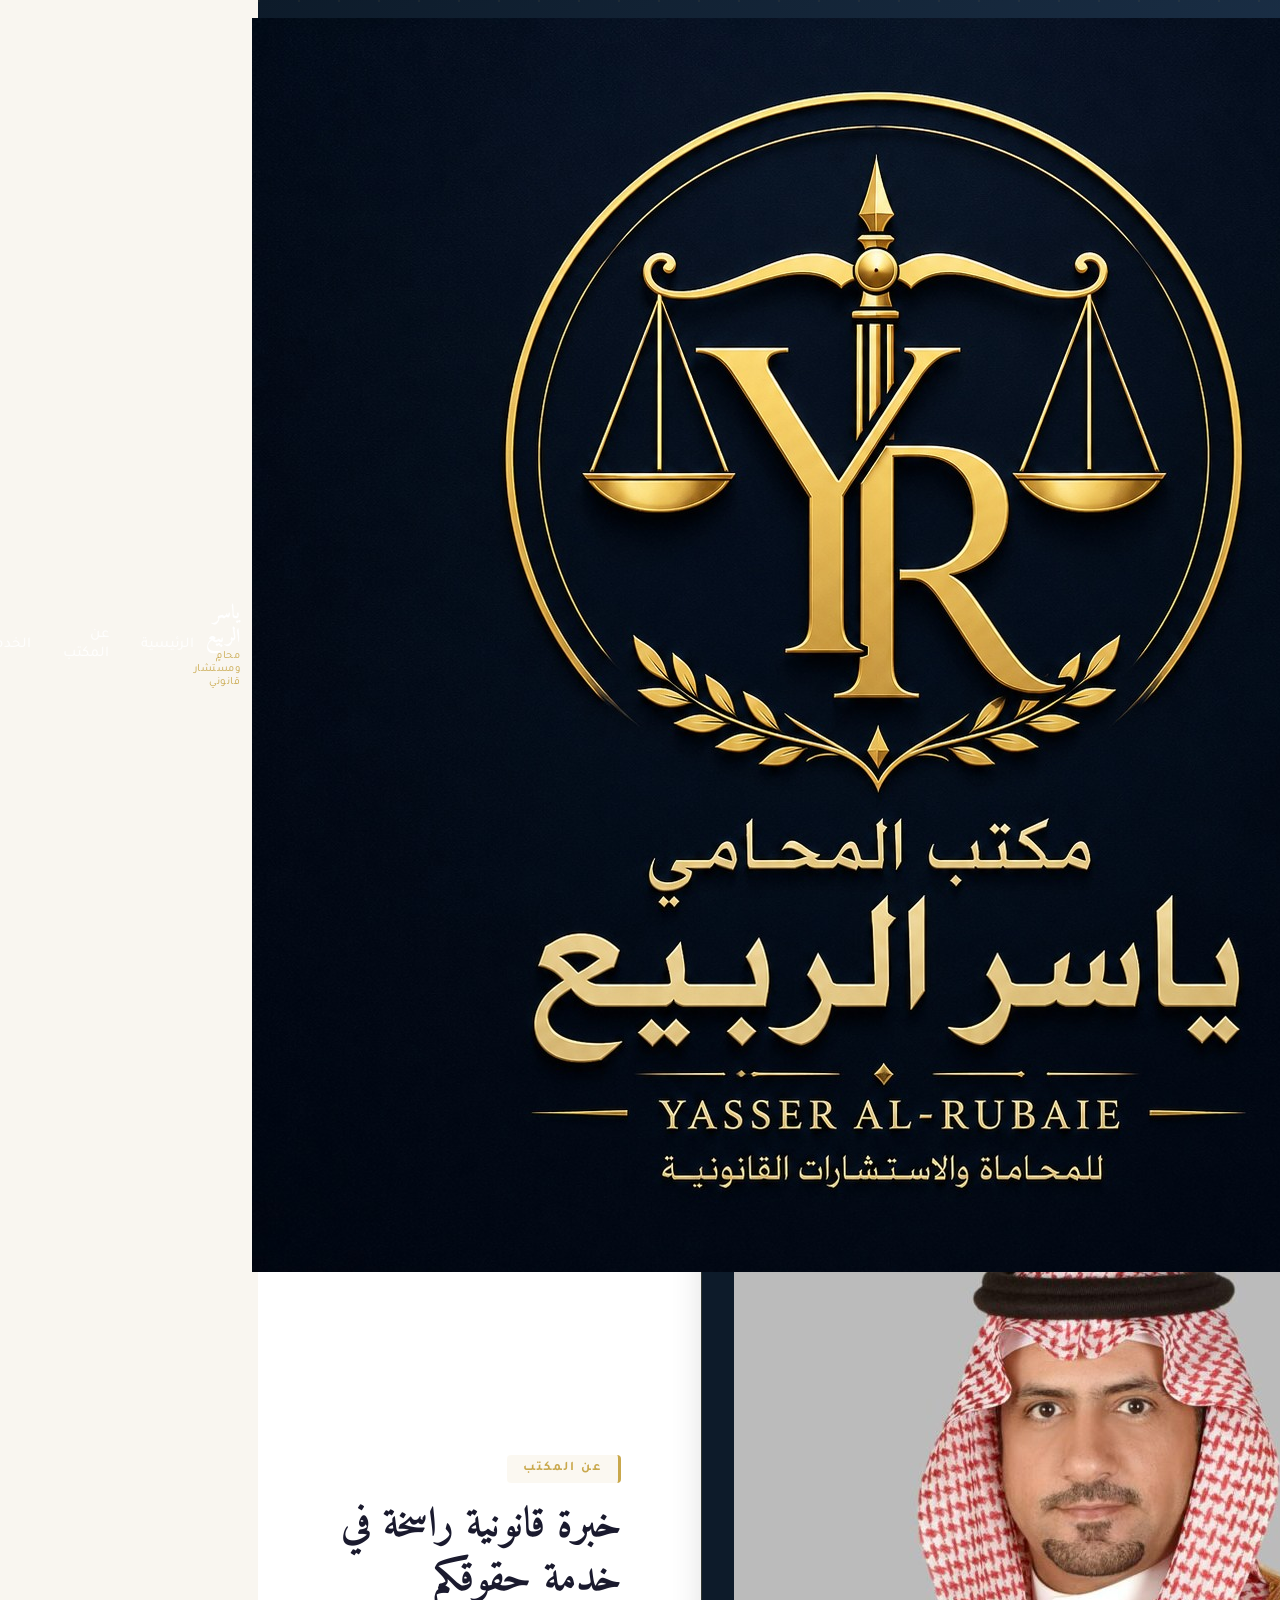
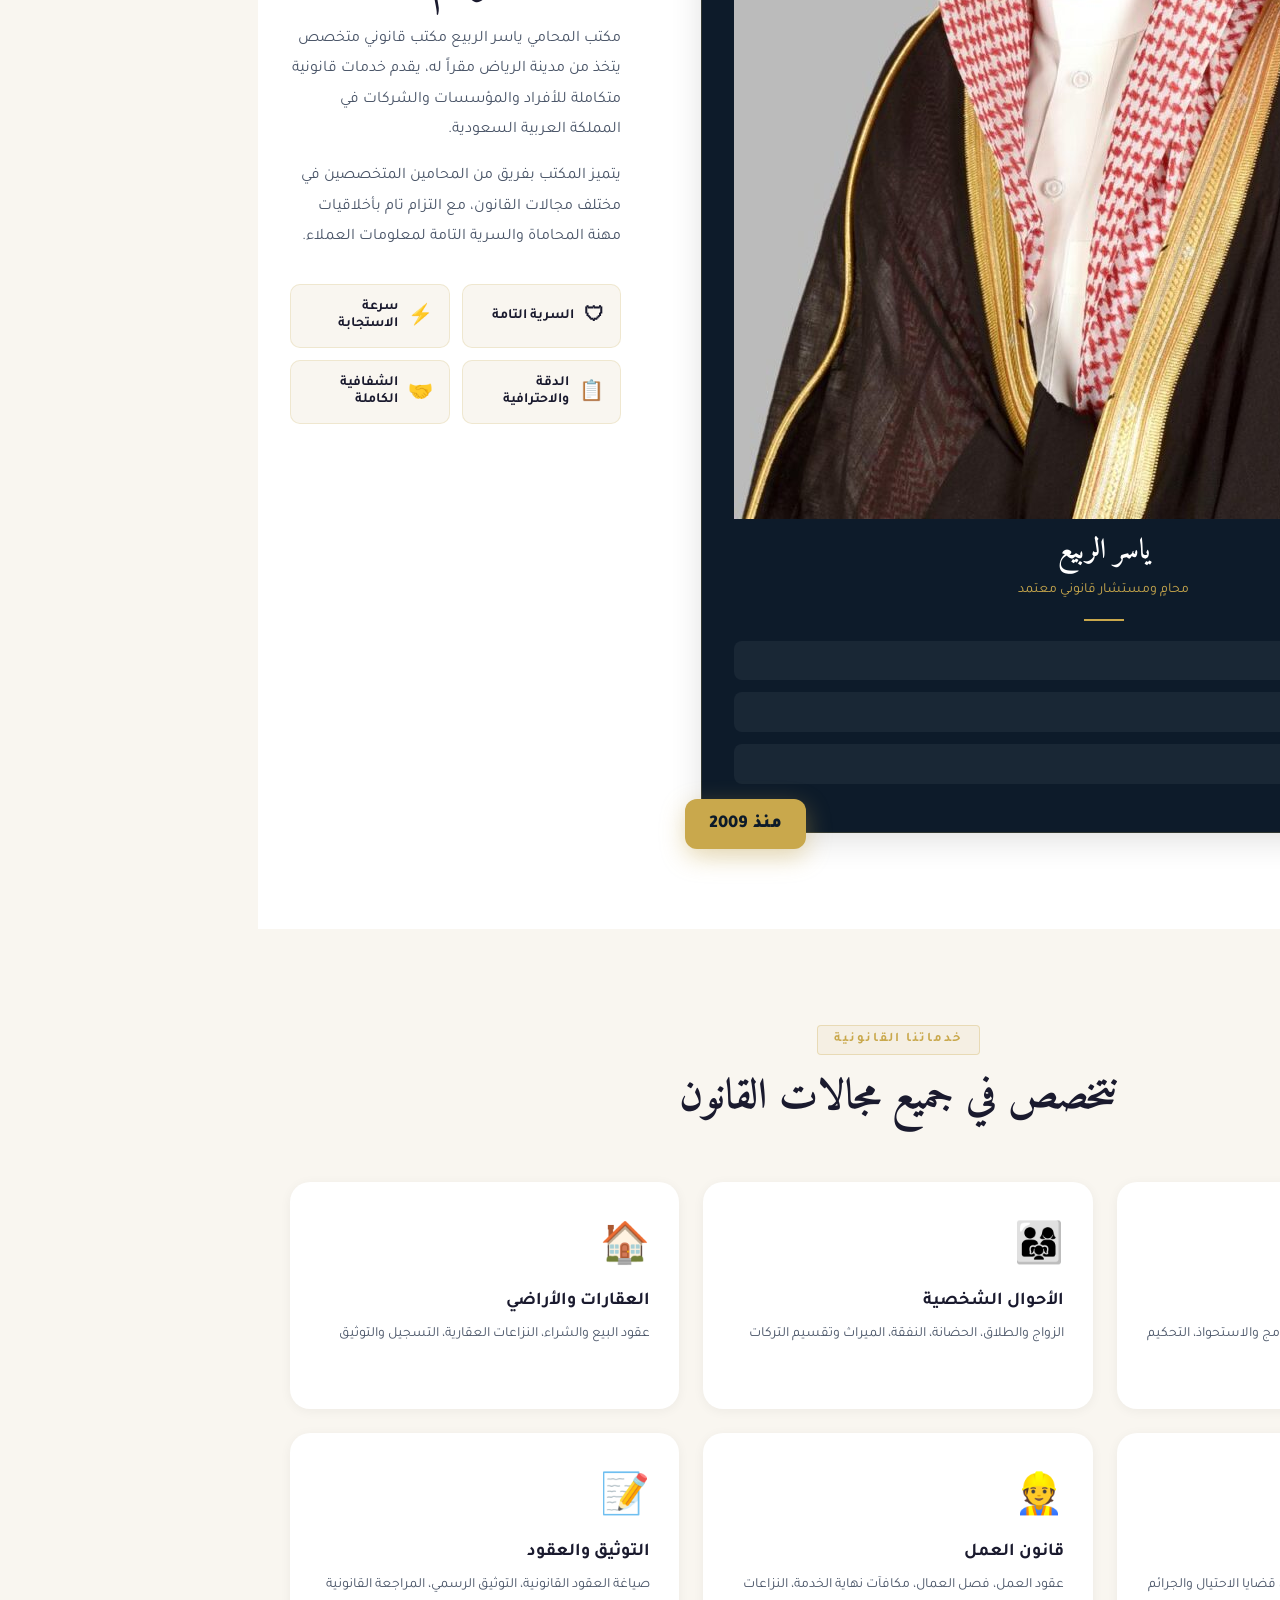
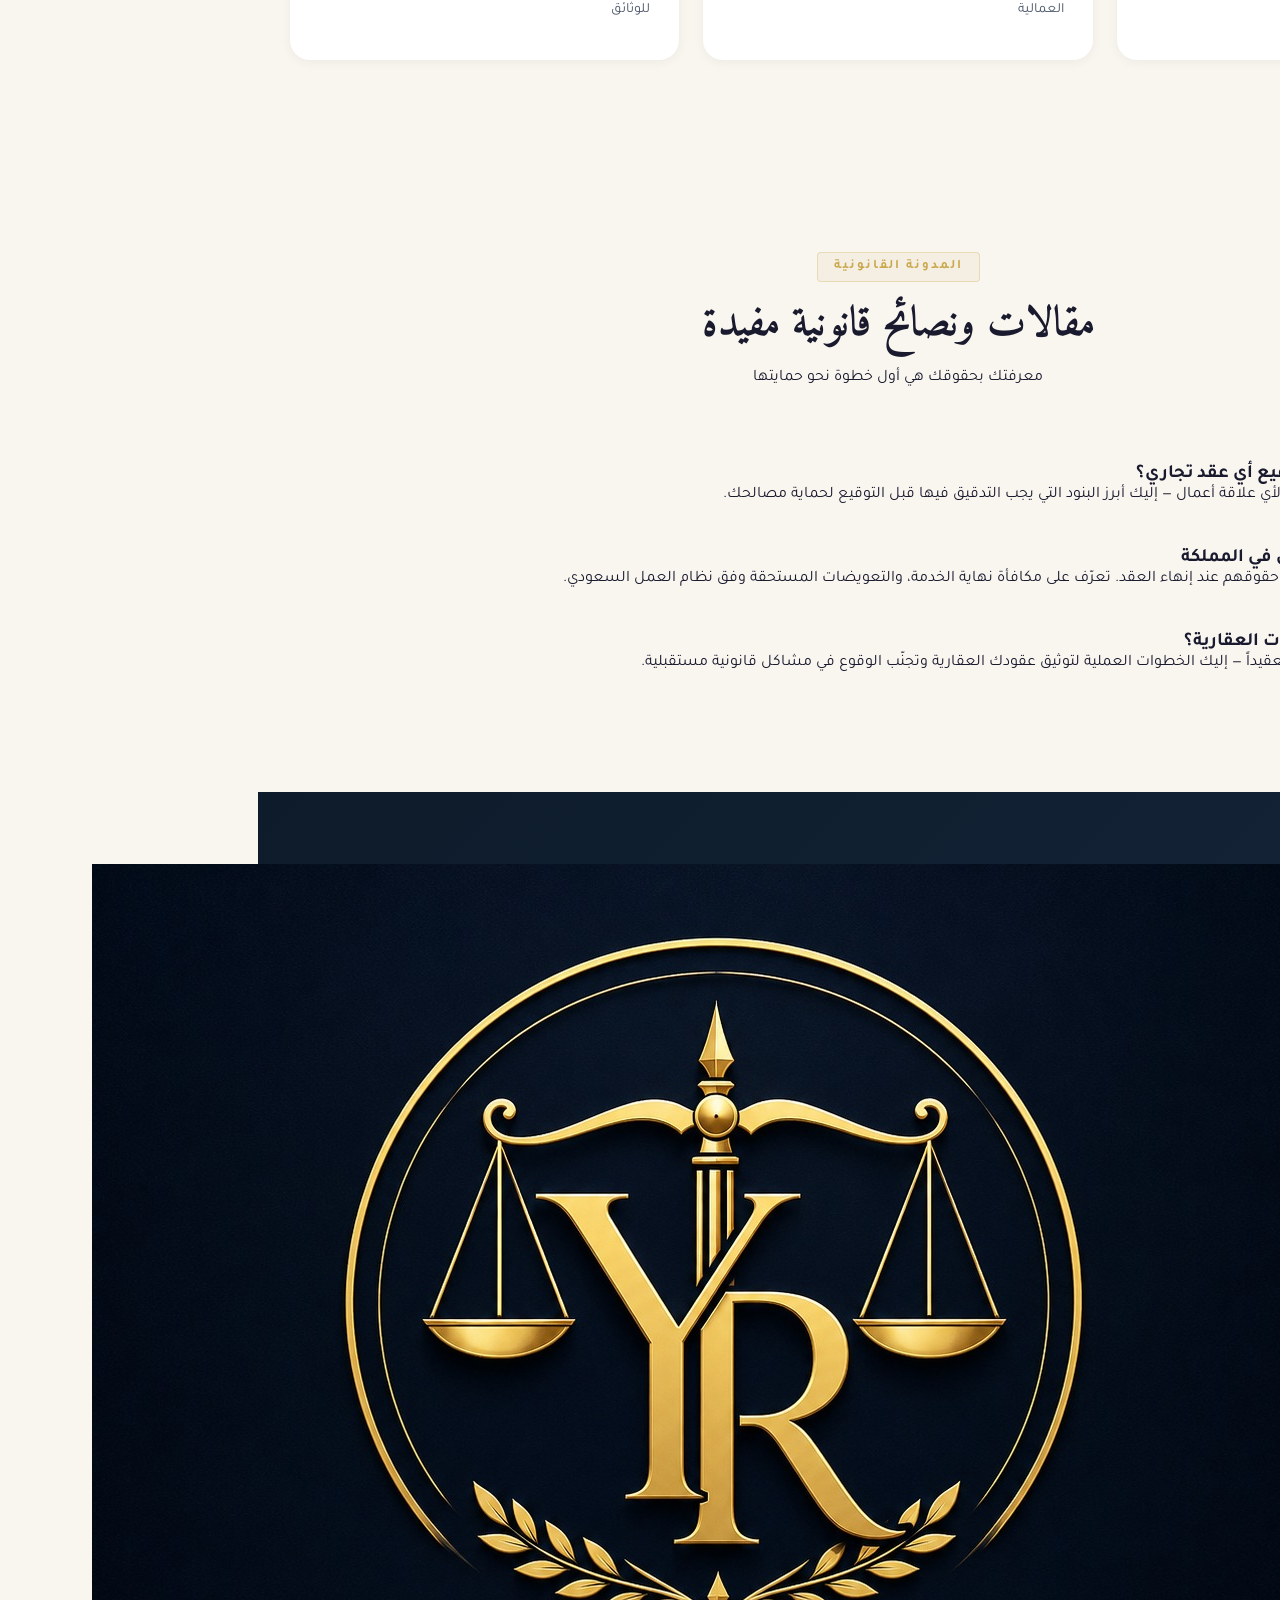
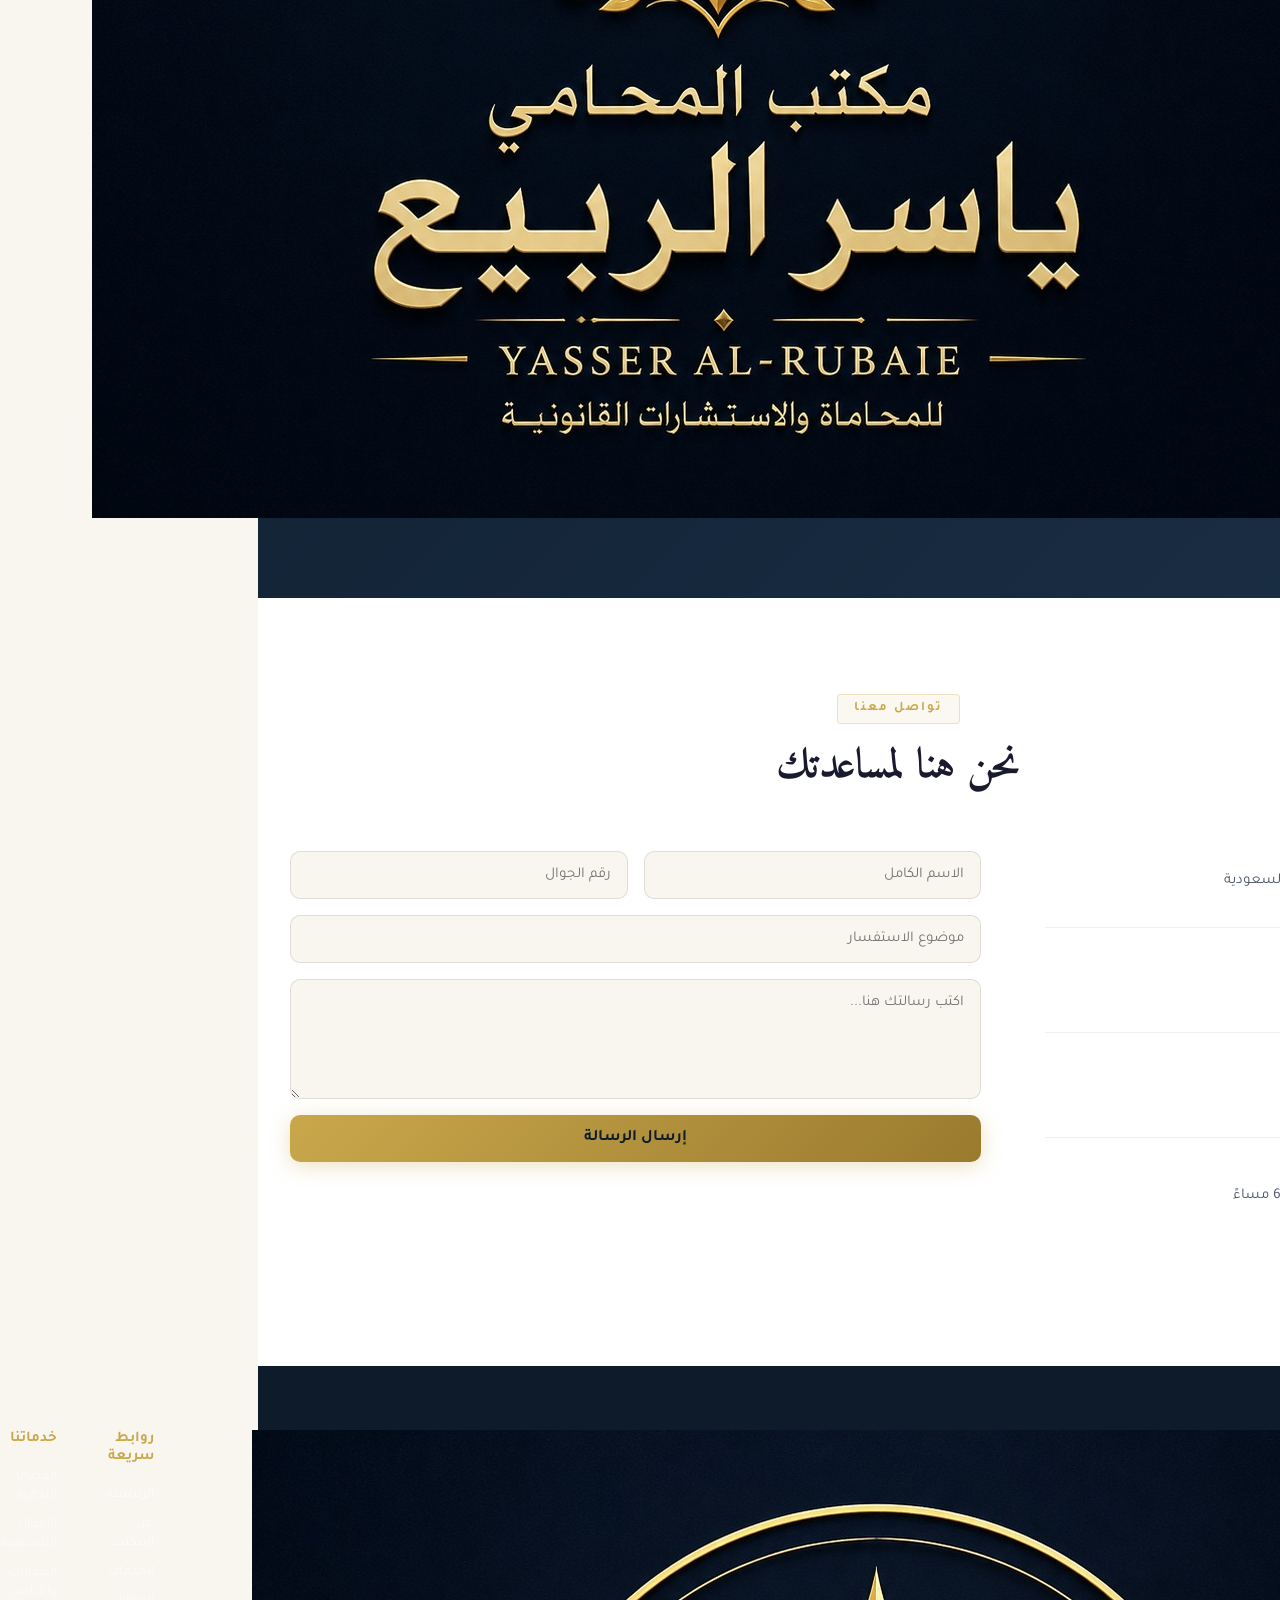
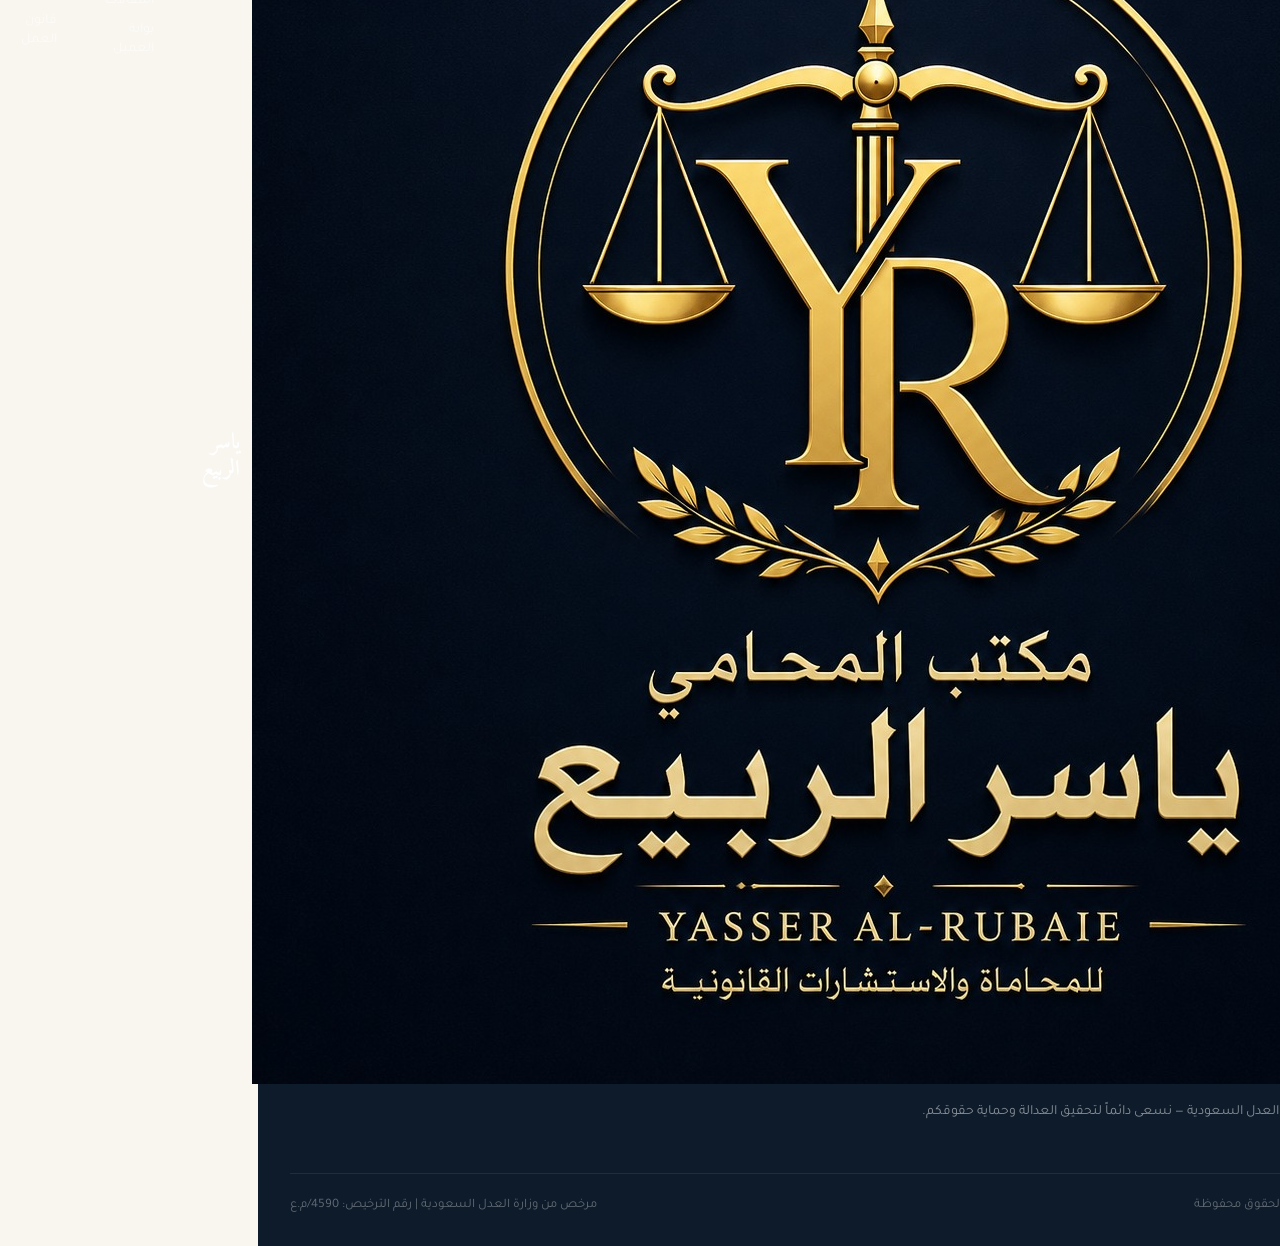
==== index.html @ 018f2d36 "Add files via upload" ====
<!DOCTYPE html>
<html lang="ar" dir="rtl">
<head>
  <meta charset="UTF-8" />
  <meta name="viewport" content="width=device-width, initial-scale=1.0" />
  
  <!-- SEO Meta Tags -->
  <title>مكتب المحامي ياسر الربيع | محامٍ ومستشار قانوني في الرياض</title>
  <meta name="description" content="مكتب المحامي ياسر الربيع — خبرة قانونية تتجاوز 15 عاماً في الرياض. متخصصون في القضايا التجارية، الجنائية، الأحوال الشخصية، العقارات، وقانون العمل. استشارة مجانية."/>
  <meta name="keywords" content="محامي الرياض, مكتب محاماة الرياض, محامي سعودي, قضايا تجارية, محامي الأحوال الشخصية, قانوني الرياض, ياسر الربيع, مستشار قانوني السعودية"/>
  <meta name="author" content="مكتب المحامي ياسر الربيع"/>
  <meta name="robots" content="index, follow"/>
  <link rel="canonical" href="https://alrabie-law.com/"/>
  
  <!-- Open Graph / WhatsApp / Social -->
  <meta property="og:type" content="website"/>
  <meta property="og:url" content="https://alrabie-law.com/"/>
  <meta property="og:title" content="مكتب المحامي ياسر الربيع | الرياض"/>
  <meta property="og:description" content="خبرة قانونية متميزة في خدمة العدالة — نؤمن أن لكل حق أصحابه ولكل قضية حلها"/>
  <meta property="og:locale" content="ar_SA"/>
  <meta name="twitter:card" content="summary_large_image"/>
  
  <!-- Schema.org Structured Data -->
  <script type="application/ld+json">
  {
    "@context": "https://schema.org",
    "@type": "LegalService",
    "name": "مكتب المحامي ياسر الربيع",
    "description": "مكتب قانوني متخصص في الرياض، المملكة العربية السعودية",
    "url": "https://alrabie-law.com",
    "telephone": "+966",
    "address": {
      "@type": "PostalAddress",
      "addressLocality": "الرياض",
      "addressCountry": "SA"
    },
    "openingHours": "Su-Th 08:00-18:00",
    "areaServed": "SA",
    "hasMap": "https://maps.google.com"
  }
  </script>

  <link rel="icon" href="data:image/svg+xml,<svg xmlns='http://www.w3.org/2000/svg' viewBox='0 0 100 100'><text y='.9em' font-size='90'>⚖️</text></svg>"/>
  <link href="https://fonts.googleapis.com/css2?family=Tajawal:wght@300;400;500;700;900&family=Amiri:wght@400;700&display=swap" rel="stylesheet"/>
  <link rel="stylesheet" href="styles.css"/>
</head>
<body>

<!-- ===== NAVBAR ===== -->
<nav class="navbar" id="navbar">
  <div class="nav-container">
    <div class="nav-logo">
      <img class="logo-img" src="[data-uri]" alt="شعار مكتب ياسر الربيع"/>
      <div class="logo-text">
        <span class="logo-name">ياسر الربيع</span>
        <span class="logo-sub">محامٍ ومستشار قانوني</span>
      </div>
    </div>
    <ul class="nav-links" id="navLinks">
      <li><a href="#home">الرئيسية</a></li>
      <li><a href="#about">عن المكتب</a></li>
      <li><a href="#services">الخدمات</a></li>
      <li><a href="#articles">المقالات</a></li>
      <li><a href="#contact">تواصل معنا</a></li>
      <li><a href="client-login.html" class="nav-btn">بوابة العميل</a></li>
    </ul>
    <button class="menu-toggle" id="menuToggle">☰</button>
  </div>
</nav>

<!-- ===== HERO ===== -->
<section class="hero" id="home">
  <div class="hero-overlay"></div>
  <div class="hero-bg-pattern"></div>
  <div class="hero-content">
    <div class="hero-badge">
      <span class="badge-icon">🏛</span>
      مرخص من وزارة العدل السعودية
    </div>
    <h1 class="hero-title">
      <span class="title-line">مكتب المحامي</span>
      <span class="title-name">ياسر الربيع</span>
    </h1>
    <p class="hero-desc">خبرة قانونية متميزة في خدمة العدالة — نؤمن أن لكل حق أصحابه ولكل قضية حلها</p>
    <div class="hero-actions">
      <a href="#contact" class="btn-primary">استشارة مجانية</a>
      <a href="client-login.html" class="btn-secondary">متابعة قضيتك</a>
    </div>
    <div class="hero-stats">
      <div class="stat">
        <span class="stat-num">+500</span>
        <span class="stat-label">قضية ناجحة</span>
      </div>
      <div class="stat-divider"></div>
      <div class="stat">
        <span class="stat-num">+15</span>
        <span class="stat-label">سنة خبرة</span>
      </div>
      <div class="stat-divider"></div>
      <div class="stat">
        <span class="stat-num">98%</span>
        <span class="stat-label">رضا العملاء</span>
      </div>
    </div>
  </div>
  <div class="hero-scroll">
    <div class="scroll-dot"></div>
  </div>
</section>

<!-- ===== LICENSE BANNER ===== -->
<div class="license-banner">
  <div class="license-inner">
    <span class="lic-icon">✦</span>
    <span>مرخص من وزارة العدل السعودية</span>
    <span class="lic-sep">|</span>
    <span>عضو هيئة المحامين السعوديين</span>
    <span class="lic-sep">|</span>
    <span>رقم الترخيص: 4590/م.ع</span>
    <span class="lic-sep">|</span>
    <span>الرياض — المملكة العربية السعودية</span>
  </div>
</div>

<!-- ===== ABOUT ===== -->
<section class="about-section" id="about">
  <div class="section-container">
    <div class="about-grid">
      <div class="about-visual">
        <div class="about-card-main glass-card">
          <div class="lawyer-photo-wrap">
            <img src="[data-uri]" alt="المحامي ياسر الربيع" class="lawyer-photo"/>
          </div>
          <h3>ياسر الربيع</h3>
          <p class="lawyer-title-tag">محامٍ ومستشار قانوني معتمد</p>
          <div class="about-divider"></div>
          <div class="cert-list">
            <div class="cert-item"><span>🏛</span> وزارة العدل السعودية</div>
            <div class="cert-item"><span>📜</span> هيئة المحامين السعوديين</div>
            <div class="cert-item"><span>🎓</span> ماجستير القانون التجاري</div>
          </div>
        </div>
        <div class="about-badge-float">منذ 2009</div>
      </div>
      <div class="about-text">
        <div class="section-label">عن المكتب</div>
        <h2 class="section-title">خبرة قانونية راسخة في خدمة حقوقكم</h2>
        <p class="about-para">مكتب المحامي ياسر الربيع مكتب قانوني متخصص يتخذ من مدينة الرياض مقراً له، يقدم خدمات قانونية متكاملة للأفراد والمؤسسات والشركات في المملكة العربية السعودية.</p>
        <p class="about-para">يتميز المكتب بفريق من المحامين المتخصصين في مختلف مجالات القانون، مع التزام تام بأخلاقيات مهنة المحاماة والسرية التامة لمعلومات العملاء.</p>
        <div class="values-grid">
          <div class="value-item glass-card-light">
            <span class="val-icon">🛡</span>
            <span>السرية التامة</span>
          </div>
          <div class="value-item glass-card-light">
            <span class="val-icon">⚡</span>
            <span>سرعة الاستجابة</span>
          </div>
          <div class="value-item glass-card-light">
            <span class="val-icon">📋</span>
            <span>الدقة والاحترافية</span>
          </div>
          <div class="value-item glass-card-light">
            <span class="val-icon">🤝</span>
            <span>الشفافية الكاملة</span>
          </div>
        </div>
      </div>
    </div>
  </div>
</section>

<!-- ===== SERVICES ===== -->
<section class="services-section" id="services">
  <div class="section-container">
    <div class="section-header center">
      <div class="section-label">خدماتنا القانونية</div>
      <h2 class="section-title">نتخصص في جميع مجالات القانون</h2>
    </div>
    <div class="services-grid">
      <div class="service-card glass-card-dark">
        <div class="svc-icon">🏢</div>
        <h3>القضايا التجارية</h3>
        <p>عقود الشركات، النزاعات التجارية، الدمج والاستحواذ، التحكيم التجاري</p>
      </div>
      <div class="service-card glass-card-dark">
        <div class="svc-icon">👨‍👩‍👧</div>
        <h3>الأحوال الشخصية</h3>
        <p>الزواج والطلاق، الحضانة، النفقة، الميراث وتقسيم التركات</p>
      </div>
      <div class="service-card glass-card-dark">
        <div class="svc-icon">🏠</div>
        <h3>العقارات والأراضي</h3>
        <p>عقود البيع والشراء، النزاعات العقارية، التسجيل والتوثيق</p>
      </div>
      <div class="service-card glass-card-dark">
        <div class="svc-icon">⚖</div>
        <h3>القضايا الجنائية</h3>
        <p>الدفاع الجنائي، الطعون والاستئناف، قضايا الاحتيال والجرائم المالية</p>
      </div>
      <div class="service-card glass-card-dark">
        <div class="svc-icon">👷</div>
        <h3>قانون العمل</h3>
        <p>عقود العمل، فصل العمال، مكافآت نهاية الخدمة، النزاعات العمالية</p>
      </div>
      <div class="service-card glass-card-dark">
        <div class="svc-icon">📝</div>
        <h3>التوثيق والعقود</h3>
        <p>صياغة العقود القانونية، التوثيق الرسمي، المراجعة القانونية للوثائق</p>
      </div>
    </div>
  </div>
</section>

<!-- ===== ARTICLES / BLOG ===== -->
<section class="articles-section" id="articles">
  <div class="section-container">
    <div class="section-header center">
      <div class="section-label">المدونة القانونية</div>
      <h2 class="section-title">مقالات ونصائح قانونية مفيدة</h2>
      <p class="section-desc">معرفتك بحقوقك هي أول خطوة نحو حمايتها</p>
    </div>
    <div class="articles-grid">
      <article class="article-card glass-card-light">
        <div class="article-category">القانون التجاري</div>
        <h3>ما الذي يجب معرفته قبل توقيع أي عقد تجاري؟</h3>
        <p>العقد التجاري هو الركيزة الأساسية لأي علاقة أعمال — إليك أبرز البنود التي يجب التدقيق فيها قبل التوقيع لحماية مصالحك.</p>
        <div class="article-meta">
          <span class="article-date">📅 ديسمبر 2024</span>
          <a href="#contact" class="article-link">اقرأ المزيد ←</a>
        </div>
      </article>
      <article class="article-card glass-card-light">
        <div class="article-category">قانون العمل</div>
        <h3>حقوقك عند إنهاء عقد العمل في المملكة</h3>
        <p>كثير من الموظفين لا يعلمون كامل حقوقهم عند إنهاء العقد. تعرّف على مكافأة نهاية الخدمة، والتعويضات المستحقة وفق نظام العمل السعودي.</p>
        <div class="article-meta">
          <span class="article-date">📅 نوفمبر 2024</span>
          <a href="#contact" class="article-link">اقرأ المزيد ←</a>
        </div>
      </article>
      <article class="article-card glass-card-light">
        <div class="article-category">العقارات</div>
        <h3>كيف تحمي نفسك من النزاعات العقارية؟</h3>
        <p>النزاعات العقارية من أكثر القضايا تعقيداً — إليك الخطوات العملية لتوثيق عقودك العقارية وتجنّب الوقوع في مشاكل قانونية مستقبلية.</p>
        <div class="article-meta">
          <span class="article-date">📅 أكتوبر 2024</span>
          <a href="#contact" class="article-link">اقرأ المزيد ←</a>
        </div>
      </article>
    </div>
  </div>
</section>

<!-- ===== CTA ===== -->
<section class="cta-section">
  <div class="cta-container">
    <div class="cta-content">
      <h2>هل تحتاج إلى استشارة قانونية؟</h2>
      <p>تواصل معنا الآن للحصول على استشارتك الأولى مجاناً</p>
      <a href="#contact" class="btn-primary">تواصل الآن</a>
    </div>
    <div class="cta-logo-wrap">
      <img src="[data-uri]" alt="شعار مكتب ياسر الربيع" class="cta-logo-img"/>
    </div>
  </div>
</section>

<!-- ===== CONTACT ===== -->
<section class="contact-section" id="contact">
  <div class="section-container">
    <div class="section-header center">
      <div class="section-label">تواصل معنا</div>
      <h2 class="section-title">نحن هنا لمساعدتك</h2>
    </div>
    <div class="contact-grid">
      <div class="contact-info">
        <div class="info-item">
          <div class="info-icon">📍</div>
          <div>
            <h4>العنوان</h4>
            <p>الرياض — المملكة العربية السعودية</p>
          </div>
        </div>
        <div class="info-item">
          <div class="info-icon">📞</div>
          <div>
            <h4>الهاتف</h4>
            <p>966-XX-XXXXXXX+</p>
          </div>
        </div>
        <div class="info-item">
          <div class="info-icon">📧</div>
          <div>
            <h4>البريد الإلكتروني</h4>
            <p>info@alrabie-law.com</p>
          </div>
        </div>
        <div class="info-item">
          <div class="info-icon">🕐</div>
          <div>
            <h4>ساعات العمل</h4>
            <p>الأحد - الخميس: 8 صباحاً - 6 مساءً</p>
          </div>
        </div>
      </div>
      <form class="contact-form glass-card-light" id="contactForm">
        <div class="form-row">
          <input type="text" placeholder="الاسم الكامل" class="form-input" required/>
          <input type="tel" placeholder="رقم الجوال" class="form-input" required/>
        </div>
        <input type="text" placeholder="موضوع الاستفسار" class="form-input" required/>
        <textarea placeholder="اكتب رسالتك هنا..." class="form-textarea" rows="5" required></textarea>
        <button type="submit" class="btn-primary full">إرسال الرسالة</button>
      </form>
    </div>
  </div>
</section>

<!-- ===== FOOTER ===== -->
<footer class="footer">
  <div class="footer-container">
    <div class="footer-top">
      <div class="footer-brand">
        <div class="footer-logo">
          <img src="[data-uri]" alt="شعار المكتب" class="footer-logo-img"/>
          <span class="logo-name">ياسر الربيع</span>
        </div>
        <p>مكتب قانوني متخصص مرخص من وزارة العدل السعودية — نسعى دائماً لتحقيق العدالة وحماية حقوقكم.</p>
      </div>
      <div class="footer-links">
        <h4>روابط سريعة</h4>
        <ul>
          <li><a href="#home">الرئيسية</a></li>
          <li><a href="#about">عن المكتب</a></li>
          <li><a href="#services">الخدمات</a></li>
          <li><a href="#articles">المقالات</a></li>
          <li><a href="client-login.html">بوابة العميل</a></li>
        </ul>
      </div>
      <div class="footer-links">
        <h4>خدماتنا</h4>
        <ul>
          <li><a href="#services">القضايا التجارية</a></li>
          <li><a href="#services">الأحوال الشخصية</a></li>
          <li><a href="#services">العقارات والأراضي</a></li>
          <li><a href="#services">قانون العمل</a></li>
        </ul>
      </div>
    </div>
    <div class="footer-bottom">
      <p>© 2024 مكتب المحامي ياسر الربيع — جميع الحقوق محفوظة</p>
      <p>مرخص من وزارة العدل السعودية | رقم الترخيص: 4590/م.ع</p>
    </div>
  </div>
</footer>

<script src="main.js"></script>
</body>
</html>
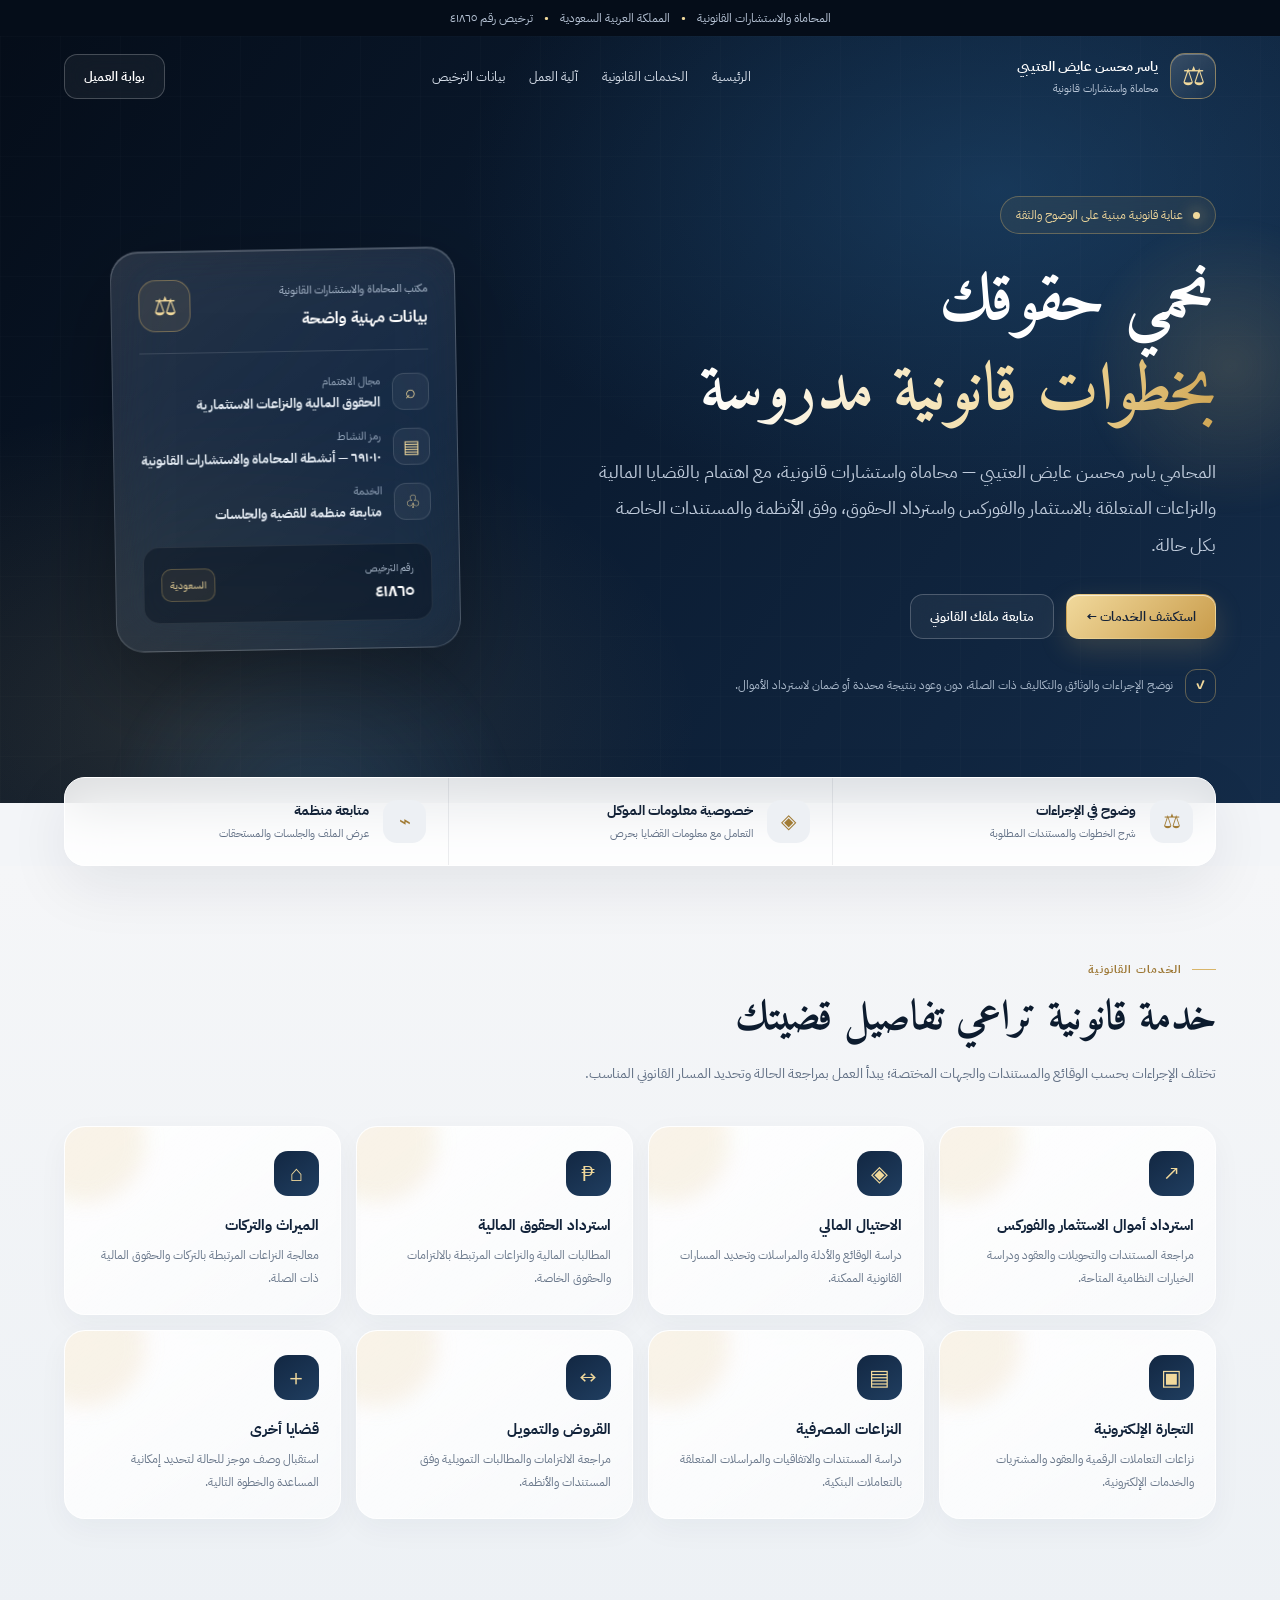
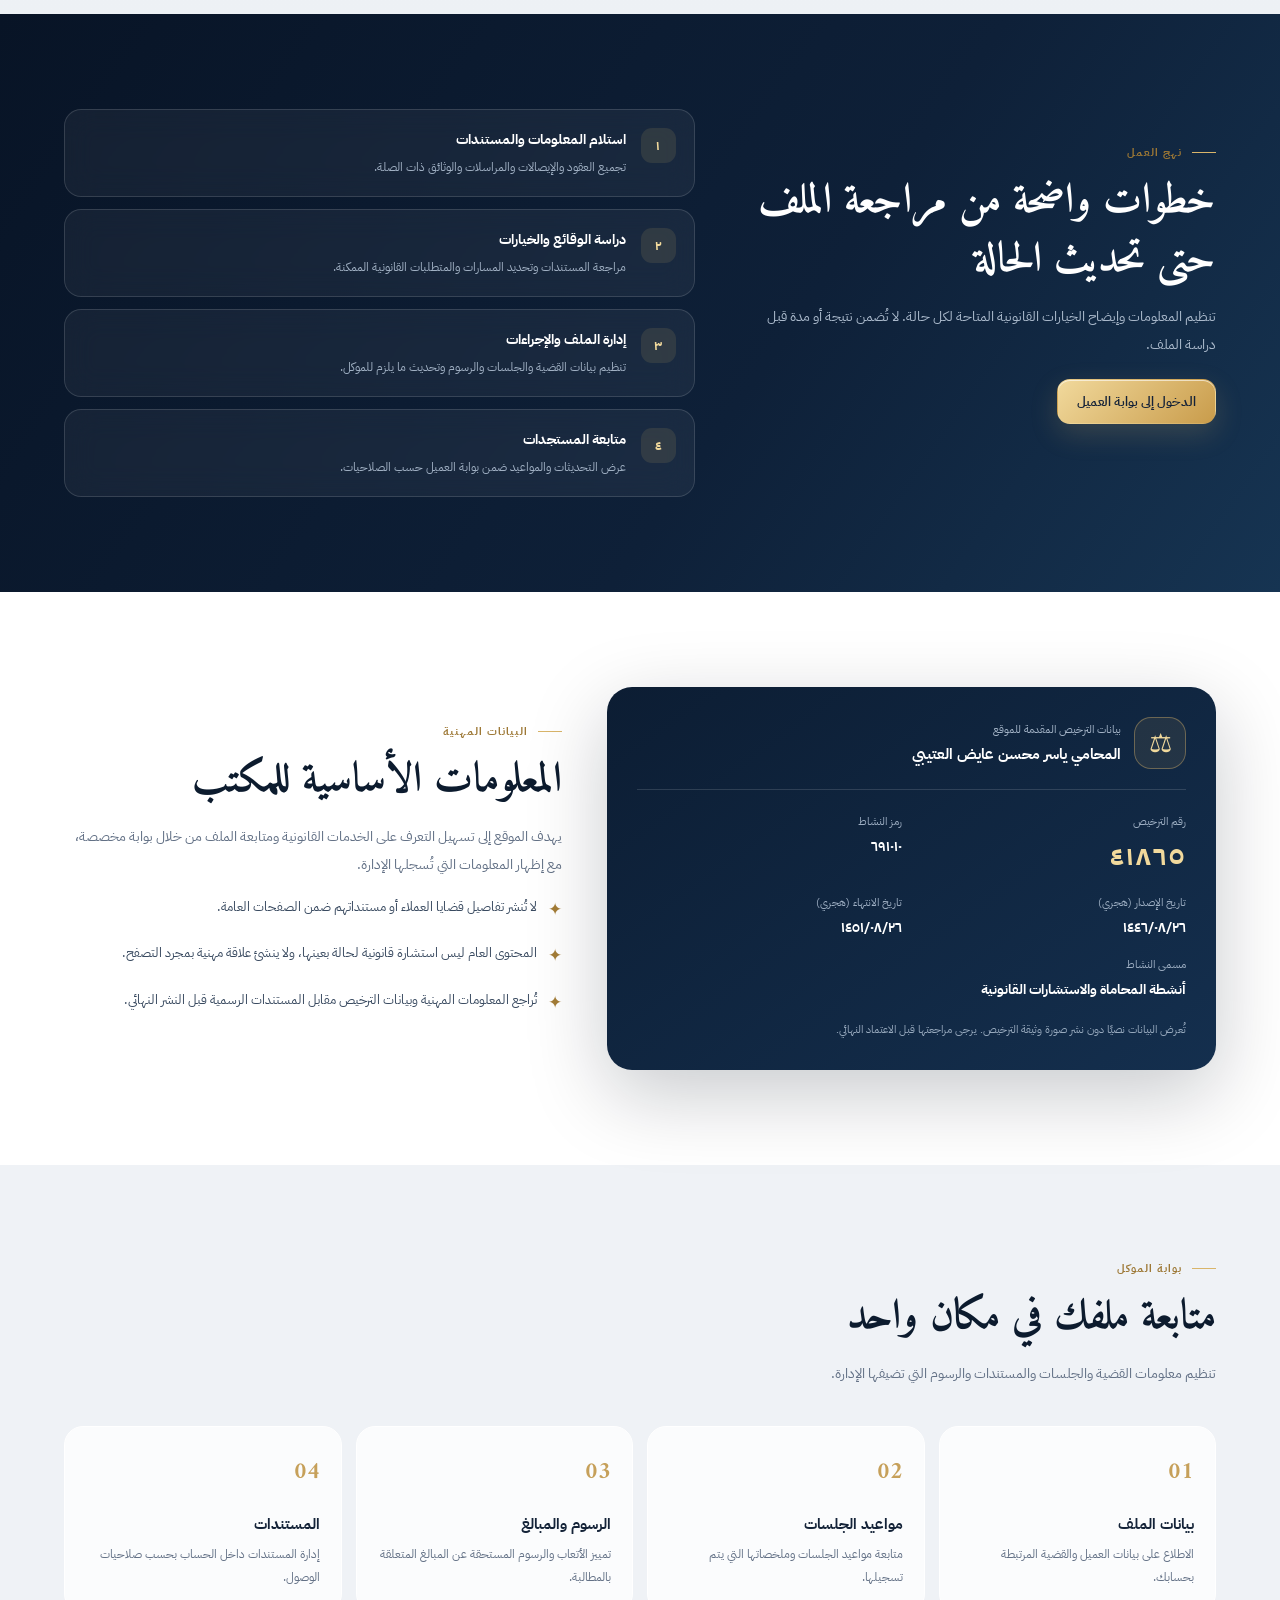
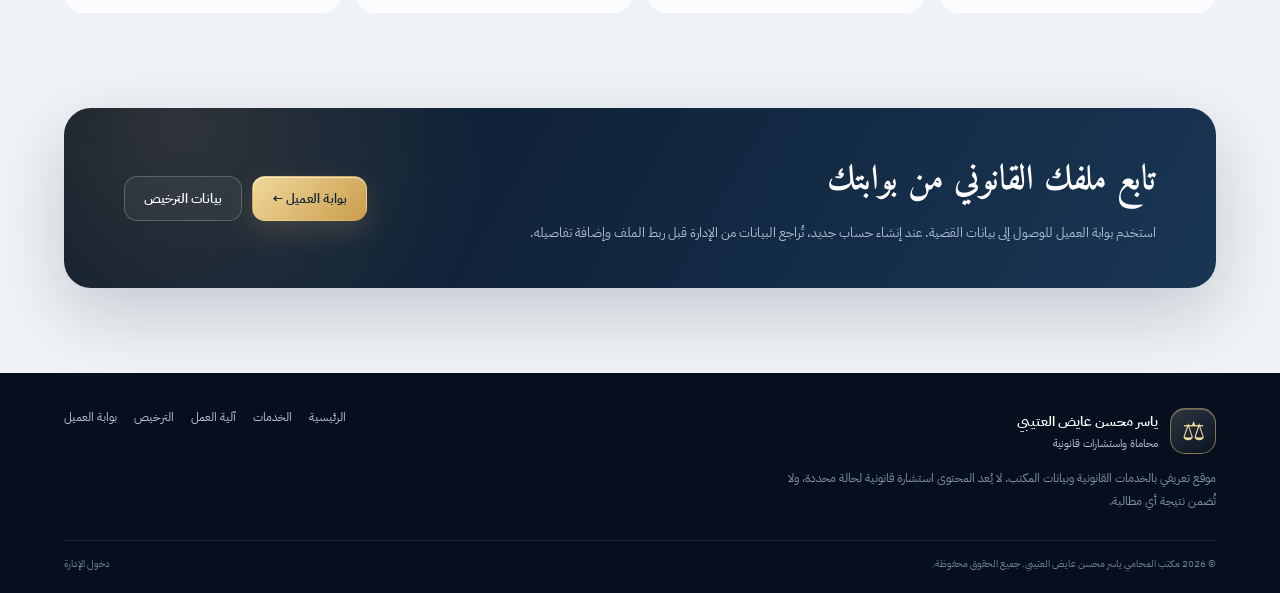
==== commit 6380e155: "Rebrand legal office homepage" ====
--- a/index.html
+++ b/index.html
@@ -1,360 +1,59 @@
-<!DOCTYPE html>
+<!doctype html>
 <html lang="ar" dir="rtl">
 <head>
-  <meta charset="UTF-8" />
-  <meta name="viewport" content="width=device-width, initial-scale=1.0" />
-  
-  <!-- SEO Meta Tags -->
-  <title>مكتب المحامي ياسر الربيع | محامٍ ومستشار قانوني في الرياض</title>
-  <meta name="description" content="مكتب المحامي ياسر الربيع — خبرة قانونية تتجاوز 15 عاماً في الرياض. متخصصون في القضايا التجارية، الجنائية، الأحوال الشخصية، العقارات، وقانون العمل. استشارة مجانية."/>
-  <meta name="keywords" content="محامي الرياض, مكتب محاماة الرياض, محامي سعودي, قضايا تجارية, محامي الأحوال الشخصية, قانوني الرياض, ياسر الربيع, مستشار قانوني السعودية"/>
-  <meta name="author" content="مكتب المحامي ياسر الربيع"/>
-  <meta name="robots" content="index, follow"/>
-  <link rel="canonical" href="https://alrabie-law.com/"/>
-  
-  <!-- Open Graph / WhatsApp / Social -->
-  <meta property="og:type" content="website"/>
-  <meta property="og:url" content="https://alrabie-law.com/"/>
-  <meta property="og:title" content="مكتب المحامي ياسر الربيع | الرياض"/>
-  <meta property="og:description" content="خبرة قانونية متميزة في خدمة العدالة — نؤمن أن لكل حق أصحابه ولكل قضية حلها"/>
-  <meta property="og:locale" content="ar_SA"/>
-  <meta name="twitter:card" content="summary_large_image"/>
-  
-  <!-- Schema.org Structured Data -->
-  <script type="application/ld+json">
-  {
-    "@context": "https://schema.org",
-    "@type": "LegalService",
-    "name": "مكتب المحامي ياسر الربيع",
-    "description": "مكتب قانوني متخصص في الرياض، المملكة العربية السعودية",
-    "url": "https://alrabie-law.com",
-    "telephone": "+966",
-    "address": {
-      "@type": "PostalAddress",
-      "addressLocality": "الرياض",
-      "addressCountry": "SA"
-    },
-    "openingHours": "Su-Th 08:00-18:00",
-    "areaServed": "SA",
-    "hasMap": "https://maps.google.com"
-  }
-  </script>
-
-  <link rel="icon" href="data:image/svg+xml,<svg xmlns='http://www.w3.org/2000/svg' viewBox='0 0 100 100'><text y='.9em' font-size='90'>⚖️</text></svg>"/>
-  <link href="https://fonts.googleapis.com/css2?family=Tajawal:wght@300;400;500;700;900&family=Amiri:wght@400;700&display=swap" rel="stylesheet"/>
-  <link rel="stylesheet" href="styles.css"/>
-</head>
+<meta charset="utf-8"><meta name="viewport" content="width=device-width,initial-scale=1"><meta name="theme-color" content="#081426">
+<meta name="description" content="المحامي ياسر محسن عايض العتيبي - محاماة واستشارات قانونية، وخدمات للقضايا المالية والنزاعات الاستثمارية.">
+<title>المحامي ياسر محسن عايض العتيبي | محاماة واستشارات قانونية</title>
+<link rel="preconnect" href="https://fonts.googleapis.com"><link rel="preconnect" href="https://fonts.gstatic.com" crossorigin>
+<link href="https://fonts.googleapis.com/css2?family=IBM+Plex+Sans+Arabic:wght@300;400;500;600;700&family=Amiri:wght@400;700&display=swap" rel="stylesheet">
+<style>
+:root{--navy:#081426;--navy2:#102743;--gold:#d9b56a;--goldLight:#f1d99c;--ink:#142338;--muted:#637186;--paper:#f3f5f8;--glass:rgba(255,255,255,.08)}
+*{box-sizing:border-box}html{scroll-behavior:smooth}body{margin:0;font-family:"IBM Plex Sans Arabic",sans-serif;color:var(--ink);background:var(--paper);overflow-x:hidden}a{color:inherit}.topline{padding:9px 20px;background:#050d19;color:#b8c5d7;text-align:center;font-size:12px}.topline b{color:var(--goldLight);font-weight:500;margin:0 8px}
+.nav-wrap{position:absolute;top:38px;left:0;right:0;z-index:20;padding:15px 5%}.nav{max-width:1300px;margin:auto;display:flex;align-items:center;justify-content:space-between;gap:20px}.brand{display:flex;align-items:center;gap:12px;text-decoration:none}.mark{width:46px;height:46px;display:grid;place-items:center;border:1px solid rgba(217,181,106,.55);border-radius:15px;color:var(--goldLight);font-size:26px;background:linear-gradient(145deg,rgba(255,255,255,.16),rgba(255,255,255,.02));box-shadow:inset 0 1px 0 rgba(255,255,255,.25)}.brand strong{display:block;color:#fff;font-weight:600;font-size:14px}.brand small{display:block;color:#b9c6d7;font-size:11px;margin-top:3px}.nav-links{display:flex;gap:24px;align-items:center}.nav-links a{font-size:13px;color:#d4dce7;text-decoration:none}.nav-links a:hover{color:var(--goldLight)}.nav-actions{display:flex;gap:9px;align-items:center}.toggle{display:none;color:white;background:var(--glass);border:1px solid #ffffff30;border-radius:11px;padding:8px 12px;font-size:19px}
+.btn{display:inline-flex;align-items:center;justify-content:center;gap:8px;text-decoration:none;border:1px solid transparent;border-radius:13px;padding:12px 19px;min-height:44px;font:600 13px "IBM Plex Sans Arabic",sans-serif;cursor:pointer;transition:transform .2s,box-shadow .2s}.btn:hover{transform:translateY(-2px)}.gold{background:linear-gradient(135deg,var(--goldLight),#c99c4b);color:#142238;box-shadow:0 10px 28px #d9b56a30,inset 0 1px #fff9}.glass{border-color:#ffffff38;background:#ffffff0d;color:#fff;backdrop-filter:blur(15px)}
+.hero{position:relative;isolation:isolate;overflow:hidden;min-height:690px;padding:160px 5% 100px;color:white;background:radial-gradient(ellipse at 78% 20%,#265a886b,transparent 38%),radial-gradient(ellipse at 15% 90%,#d9b56a22,transparent 33%),linear-gradient(125deg,#050d19,#0b1c32 50%,#142c49)}.hero:before{content:"";position:absolute;inset:0;z-index:-1;opacity:.2;background-image:linear-gradient(#fff1 1px,transparent 1px),linear-gradient(90deg,#fff1 1px,transparent 1px);background-size:60px 60px}.orb{position:absolute;z-index:-1;pointer-events:none;border-radius:50%;filter:blur(3px)}.orb.one{width:300px;height:300px;top:180px;right:-100px;background:radial-gradient(circle,#d9b56a2c,transparent 70%)}.orb.two{width:420px;height:420px;bottom:-230px;left:8%;background:radial-gradient(circle,#4082be30,transparent 70%)}
+.hero-grid{max-width:1300px;margin:auto;display:grid;grid-template-columns:1.05fr .75fr;gap:7vw;align-items:center}.eyebrow{display:inline-flex;align-items:center;gap:10px;padding:9px 15px;border:1px solid #d9b56a5c;background:#d9b56a12;color:var(--goldLight);border-radius:50px;font-size:12px;backdrop-filter:blur(18px)}.eyebrow i{width:7px;height:7px;border-radius:50%;background:var(--goldLight);box-shadow:0 0 15px var(--gold)}
+h1,h2,h3,p{margin-top:0}.hero h1{font:700 clamp(40px,5.2vw,68px)/1.35 "Amiri",serif;margin:24px 0 16px}.hero h1 em{font-style:normal;background:linear-gradient(100deg,#fff,var(--goldLight) 67%,#cfa553);-webkit-background-clip:text;background-clip:text;color:transparent}.hero-copy{max-width:680px;color:#c0ccdc;line-height:2.05;font-size:clamp(15px,1.4vw,18px);margin-bottom:26px}.hero-actions{display:flex;flex-wrap:wrap;gap:12px;margin:30px 0}.hero-note{display:flex;align-items:center;gap:12px;color:#a9b8ca;font-size:12px;line-height:1.8;max-width:550px}.hero-note b{flex:none;border:1px solid #d9b56a65;color:var(--goldLight);border-radius:11px;padding:5px 9px}
+.glass-panel{border:1px solid #ffffff30;border-radius:28px;background:linear-gradient(145deg,#ffffff22,#ffffff08);backdrop-filter:blur(28px) saturate(150%);box-shadow:0 30px 90px #0005,inset 0 1px #ffffff38}.hero-card{padding:27px;max-width:470px;margin:auto;transform:rotate(-1deg)}.card-top{display:flex;justify-content:space-between;align-items:center;gap:14px;padding-bottom:20px;border-bottom:1px solid #ffffff20}.card-top small{color:#aebdd0;font-size:11px}.card-top h3{color:#fff;margin:6px 0 0;font-size:16px}.seal{display:grid;place-items:center;width:52px;height:52px;border-radius:17px;border:1px solid #d9b56a66;background:#d9b56a18;color:var(--goldLight);font-size:26px}.summary{display:grid;gap:16px;padding:22px 0}.summary-row{display:flex;align-items:center;gap:12px;color:#e3eaf2;font-size:13px}.summary-icon{display:grid;place-items:center;flex:none;width:37px;height:37px;border:1px solid #ffffff20;background:#ffffff0c;border-radius:12px;color:var(--goldLight);font-size:18px}.summary-row small{display:block;color:#98a9be;font-size:11px;margin-bottom:3px}.card-foot{display:flex;justify-content:space-between;align-items:center;gap:13px;padding:16px 17px;border-radius:16px;background:#050f1d70;border:1px solid #ffffff15}.card-foot span{display:block;color:#a9b8ca;font-size:10px}.card-foot b{display:block;color:#fff;font-size:16px;margin-top:4px}.license-pill{border:1px solid #d9b56a4d;background:#d9b56a12;color:var(--goldLight)!important;border-radius:10px;padding:8px;white-space:nowrap}
+.trust{position:relative;z-index:2;margin-top:-26px;padding:0 5%}.trust-inner{max-width:1200px;margin:auto;display:grid;grid-template-columns:repeat(3,1fr);background:#ffffffd9;border:1px solid #fff;border-radius:21px;box-shadow:0 20px 60px #0f1f3514;backdrop-filter:blur(25px)}.trust-item{display:flex;gap:14px;align-items:center;padding:22px;border-left:1px solid #0f1f3514}.trust-item:last-child{border:0}.trust-icon{display:grid;place-items:center;flex:none;width:43px;height:43px;border-radius:14px;background:#edf0f4;color:#a17b34;font-size:20px}.trust-item strong{display:block;font-size:14px}.trust-item small{display:block;color:var(--muted);font-size:11px;margin-top:4px}
+.section{padding:95px 5%}.container{max-width:1240px;margin:auto}.section-header{max-width:720px;margin-bottom:38px}.kicker{display:flex;align-items:center;gap:10px;color:#9d7835;font-weight:700;font-size:11px;letter-spacing:1px;margin-bottom:12px}.kicker:before{content:"";width:24px;height:1px;background:var(--gold)}.section h2{font:700 clamp(30px,4vw,42px)/1.4 "Amiri",serif;color:#0c1b2e;margin:0 0 12px}.section-header p{color:var(--muted);font-size:14px;line-height:2;margin:0}.services{background:linear-gradient(#f5f6f8,#edf1f5)}.services-grid{display:grid;grid-template-columns:repeat(4,1fr);gap:15px}.service{position:relative;overflow:hidden;padding:24px 21px;border-radius:21px;border:1px solid #ffffffeb;background:linear-gradient(145deg,#ffffffe8,#ffffff96);box-shadow:0 10px 30px #1227410b;transition:transform .25s,box-shadow .25s}.service:before{content:"";position:absolute;left:-40px;top:-45px;width:120px;height:120px;border-radius:50%;background:#d9b56a25;filter:blur(10px)}.service:hover{transform:translateY(-5px);box-shadow:0 20px 40px #1227411a}.service-icon{width:45px;height:45px;display:grid;place-items:center;border-radius:14px;background:linear-gradient(145deg,#122742,#203e60);color:var(--goldLight);font-size:22px;margin-bottom:18px}.service h3{position:relative;font-size:15px;margin:0 0 8px;color:#12233a}.service p{position:relative;color:#69778a;font-size:12px;line-height:1.9;margin:0}
+.focus{background:linear-gradient(125deg,#081426,#0e2038 60%,#163452);color:#fff;position:relative;overflow:hidden}.focus-grid{display:grid;grid-template-columns:.85fr 1.15fr;gap:55px;align-items:center;position:relative;z-index:1}.focus h2{color:white}.focus .section-header p{color:#aab9cb}.focus-list{display:grid;gap:12px}.focus-row{display:flex;gap:15px;align-items:flex-start;border:1px solid #ffffff23;background:#ffffff0d;border-radius:17px;padding:18px;backdrop-filter:blur(15px)}.focus-row .num{flex:none;width:35px;height:35px;display:grid;place-items:center;border-radius:11px;background:#d9b56a20;color:var(--goldLight);font-size:13px;font-weight:700}.focus-row strong{display:block;font-size:14px;margin:1px 0 6px}.focus-row p{color:#a1b1c4;font-size:12px;line-height:1.85;margin:0}
+.license-section{background:#fff}.license-layout{display:grid;grid-template-columns:1.1fr .9fr;gap:45px;align-items:center}.license-card{position:relative;overflow:hidden;color:#fff;background:linear-gradient(145deg,#0c1d33,#142f4e);border-radius:25px;padding:30px;box-shadow:0 24px 80px #020c1c38}.license-title{display:flex;align-items:center;gap:13px;padding-bottom:20px;border-bottom:1px solid #ffffff22}.license-title small{display:block;color:#a4b4c7;font-size:11px;margin-bottom:4px}.license-title strong{font-size:15px}.license-details{display:grid;grid-template-columns:1fr 1fr;gap:18px 20px;padding-top:23px}.license-details span{display:block;font-size:11px;color:#9eafc3;margin-bottom:6px}.license-details strong{display:block;font-size:14px;color:#fff}.license-number{font-size:27px!important;letter-spacing:2px;color:var(--goldLight)!important}.license-note{font-size:11px;color:#97a9bd;line-height:1.8;margin:20px 0 0}.license-copy p{color:var(--muted);line-height:2;font-size:14px}.meta-line{display:flex;gap:11px;align-items:flex-start;margin:16px 0;color:#394a60;font-size:13px;line-height:1.8}.meta-line i{color:#a47d37;font-style:normal;font-size:17px}
+.process{background:#eff2f6}.steps{display:grid;grid-template-columns:repeat(4,1fr);gap:14px;counter-reset:step}.step{background:#ffffffc7;border:1px solid #fff;border-radius:19px;padding:24px 21px;counter-increment:step}.step:before{content:"0" counter(step);display:block;color:#c6a05a;font:700 24px "Amiri",serif;margin-bottom:20px}.step h3{font-size:15px;margin:0 0 8px}.step p{color:var(--muted);font-size:12px;line-height:1.9;margin:0}
+.cta{padding:0 5% 85px;background:#eff2f6}.cta-panel{max-width:1240px;margin:auto;border-radius:27px;padding:42px clamp(24px,5vw,60px);display:flex;align-items:center;justify-content:space-between;gap:25px;color:#fff;background:radial-gradient(circle at 10% 10%,#d9b56a2b,transparent 30%),linear-gradient(120deg,#0a172a,#193654);box-shadow:0 25px 70px #0814262e}.cta-panel h2{color:white;font:700 clamp(25px,3vw,35px) "Amiri",serif;margin:0 0 10px}.cta-panel p{color:#afbed0;font-size:13px;line-height:1.9;margin:0;max-width:660px}.cta-actions{display:flex;gap:10px;flex-wrap:wrap;flex:none}
+.footer{color:#c1ccda;background:#060f1d;padding:35px 5% 20px}.footer-main{max-width:1240px;margin:auto;padding-bottom:27px;display:flex;align-items:flex-start;justify-content:space-between;gap:32px}.footer p{color:#8293aa;font-size:12px;line-height:1.9;max-width:430px;margin:13px 0 0}.footer-links{display:flex;gap:17px;flex-wrap:wrap}.footer-links a{color:#b9c5d3;text-decoration:none;font-size:12px}.footer-links a:hover{color:var(--goldLight)}.footer-bottom{max-width:1240px;margin:auto;border-top:1px solid #ffffff1c;padding-top:14px;display:flex;justify-content:space-between;gap:15px;flex-wrap:wrap;color:#718198;font-size:10px;line-height:1.8}.reveal{opacity:0;transform:translateY(15px);transition:opacity .6s,transform .6s}.reveal.in-view{opacity:1;transform:none}:focus-visible{outline:3px solid #d9b56a;outline-offset:3px}
+@media(max-width:1080px){.hero-grid{gap:35px}.services-grid{grid-template-columns:repeat(2,1fr)}.nav-links{gap:12px}.nav-links a{font-size:12px}}
+@media(max-width:820px){.nav-wrap{padding:12px 5%}.nav{flex-wrap:wrap}.toggle{display:block}.nav-links{display:none;position:absolute;top:70px;right:5%;left:5%;padding:14px;border:1px solid #ffffff2b;border-radius:17px;background:#081426f5;backdrop-filter:blur(20px);flex-direction:column;align-items:stretch;gap:0}.nav-links.open{display:flex}.nav-links a{padding:12px 8px;font-size:14px}.nav-actions .btn{padding:10px 12px}.hero{padding-top:145px;min-height:0}.hero-grid{grid-template-columns:1fr}.hero-card{max-width:560px;width:100%;transform:none;margin:16px auto 0}.trust-inner{grid-template-columns:1fr}.trust-item{border-left:0;border-bottom:1px solid #0f1f3514;padding:17px 20px}.trust-item:last-child{border-bottom:0}.section{padding:72px 5%}.focus-grid,.license-layout{grid-template-columns:1fr;gap:25px}.steps{grid-template-columns:repeat(2,1fr)}.cta-panel{align-items:flex-start;flex-direction:column}.footer-main{flex-direction:column}}
+@media(max-width:520px){.topline{font-size:10px}.brand strong{font-size:11px}.brand small{font-size:9px}.mark{width:39px;height:39px}.nav-actions .btn{font-size:11px;padding:8px 9px}.hero h1{font-size:40px}.hero-actions .btn{width:100%}.hero-card{padding:20px}.trust{padding:0 4%}.section{padding:60px 5%}.services-grid,.steps{grid-template-columns:1fr}.service{padding:21px}.license-card{padding:23px}.license-details{gap:16px 12px}.license-number{font-size:24px!important}.cta{padding:0 5% 60px}.cta-panel{padding:26px 22px}.cta-actions{width:100%}.cta-actions .btn{flex:1}.footer-bottom{flex-direction:column}}
+@media(prefers-reduced-motion:reduce){html{scroll-behavior:auto}.reveal{opacity:1;transform:none;transition:none}*,*:before,*:after{animation-duration:.01ms!important;animation-iteration-count:1!important;transition-duration:.01ms!important}}
+</style></head>
 <body>
-
-<!-- ===== NAVBAR ===== -->
-<nav class="navbar" id="navbar">
-  <div class="nav-container">
-    <div class="nav-logo">
-      <img class="logo-img" src="[data-uri]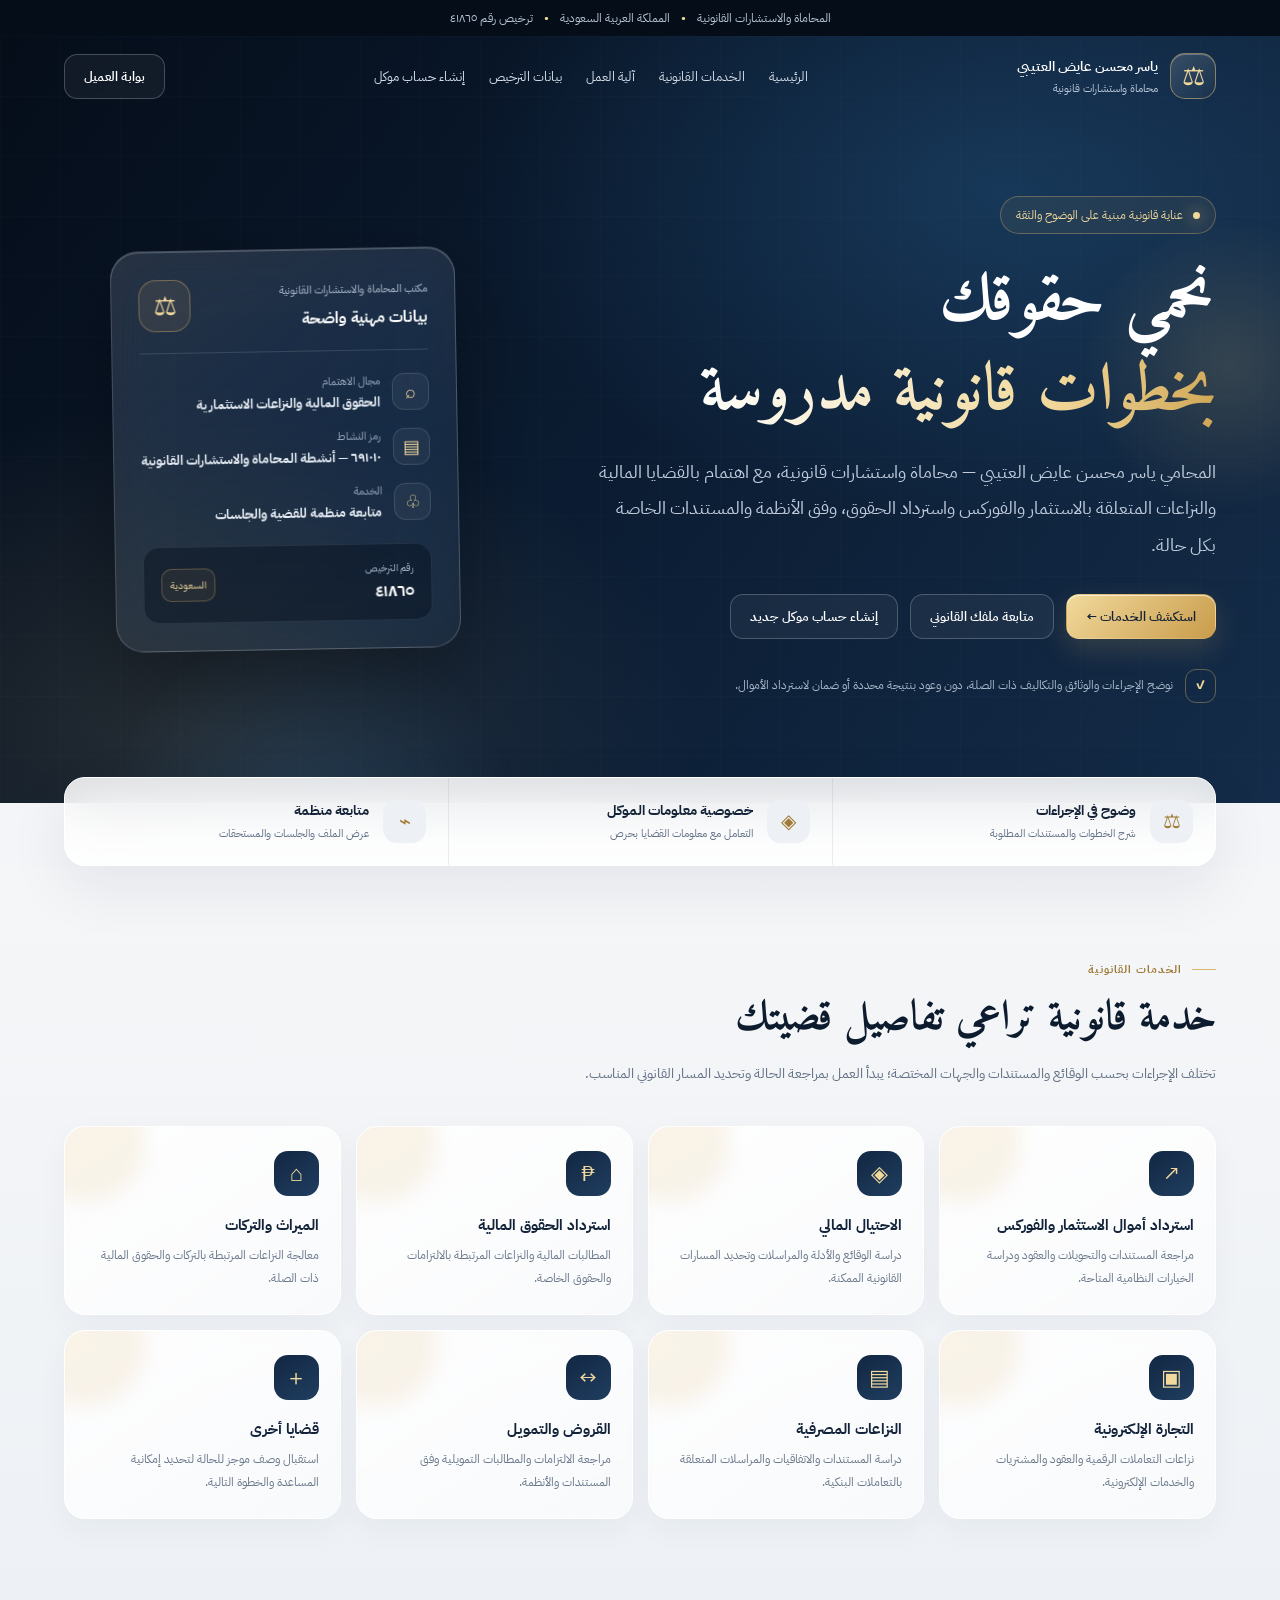
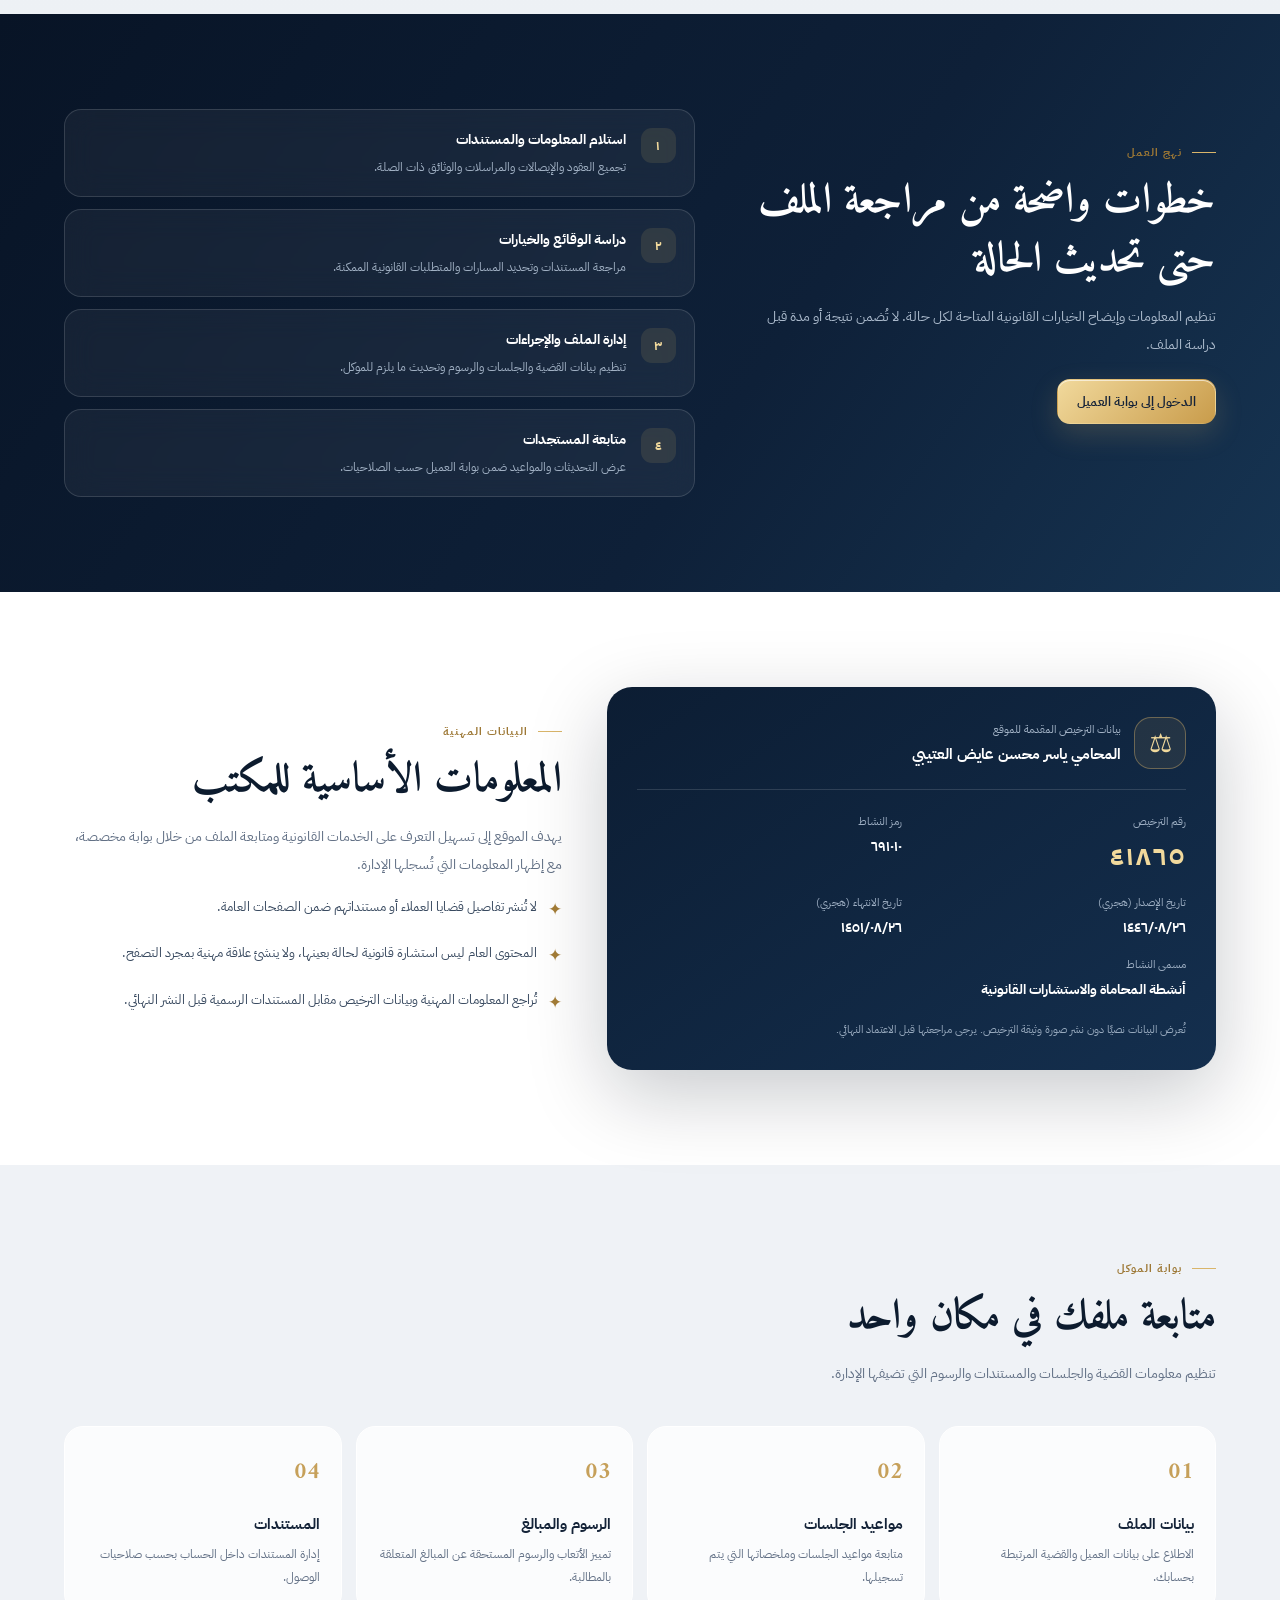
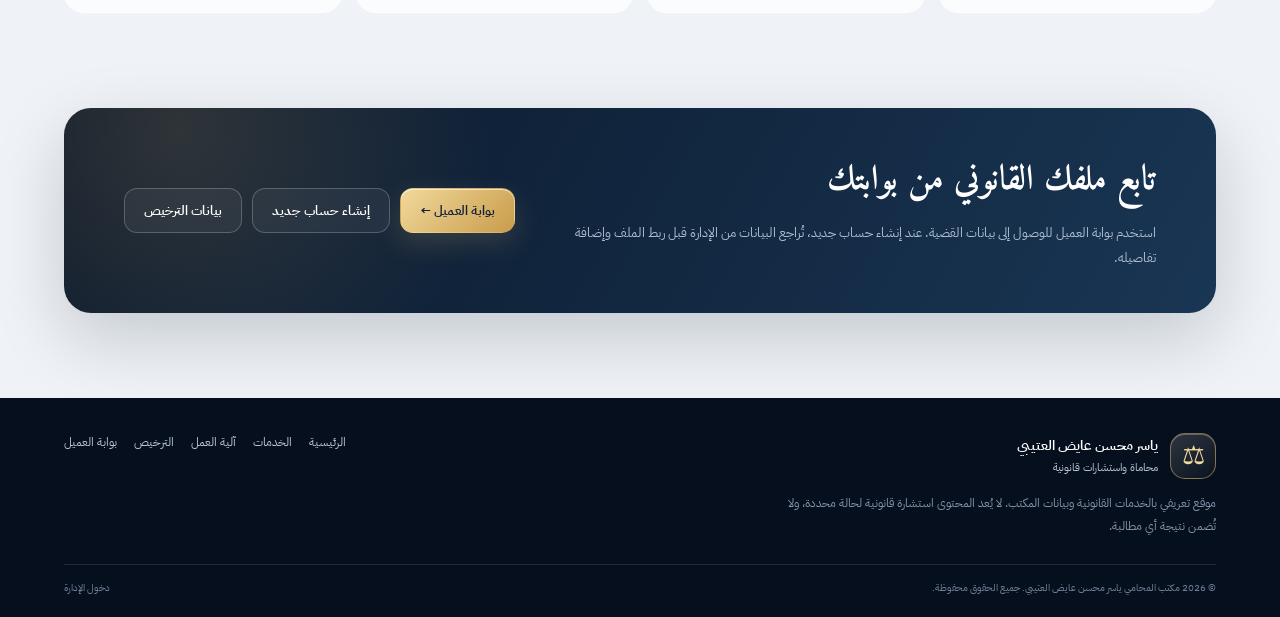
==== commit 417c70a4: "Add legal favicon and signup links" ====
--- a/index.html
+++ b/index.html
@@ -26,12 +26,13 @@
 @media(max-width:820px){.nav-wrap{padding:12px 5%}.nav{flex-wrap:wrap}.toggle{display:block}.nav-links{display:none;position:absolute;top:70px;right:5%;left:5%;padding:14px;border:1px solid #ffffff2b;border-radius:1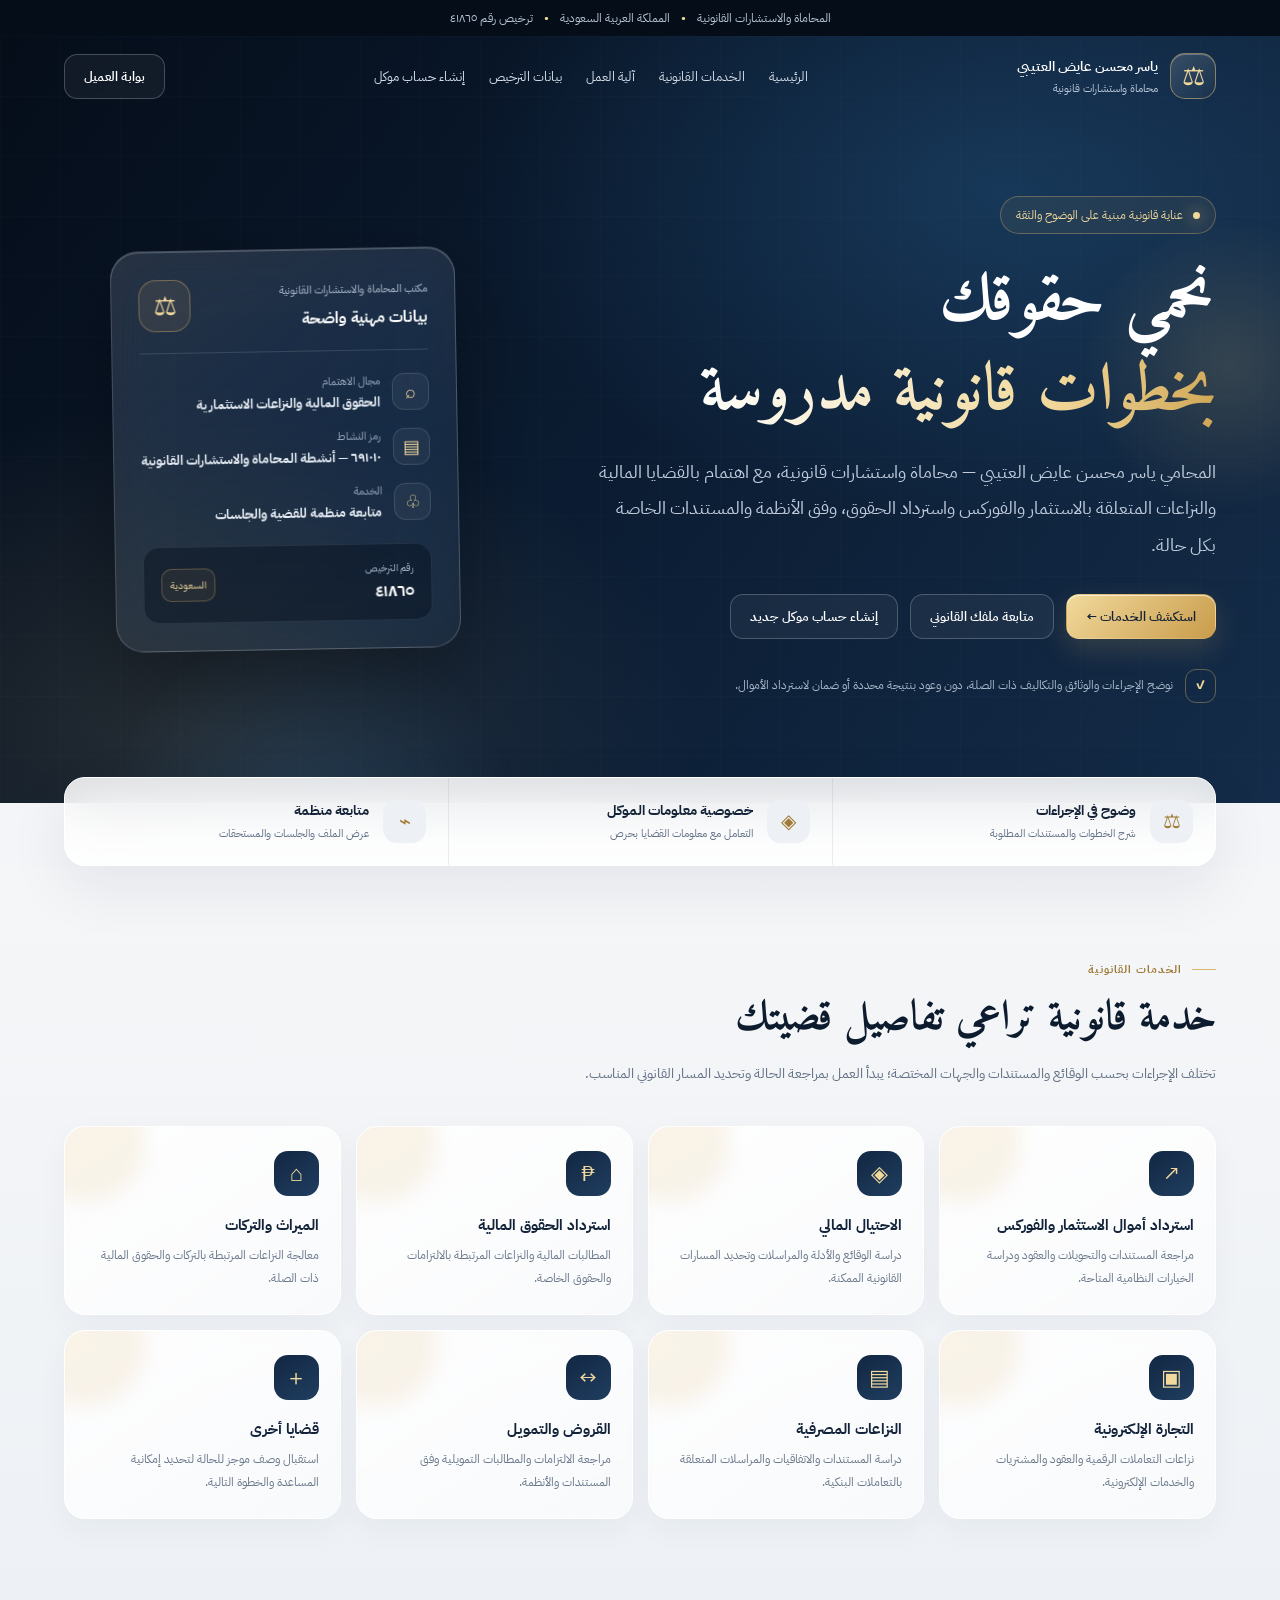
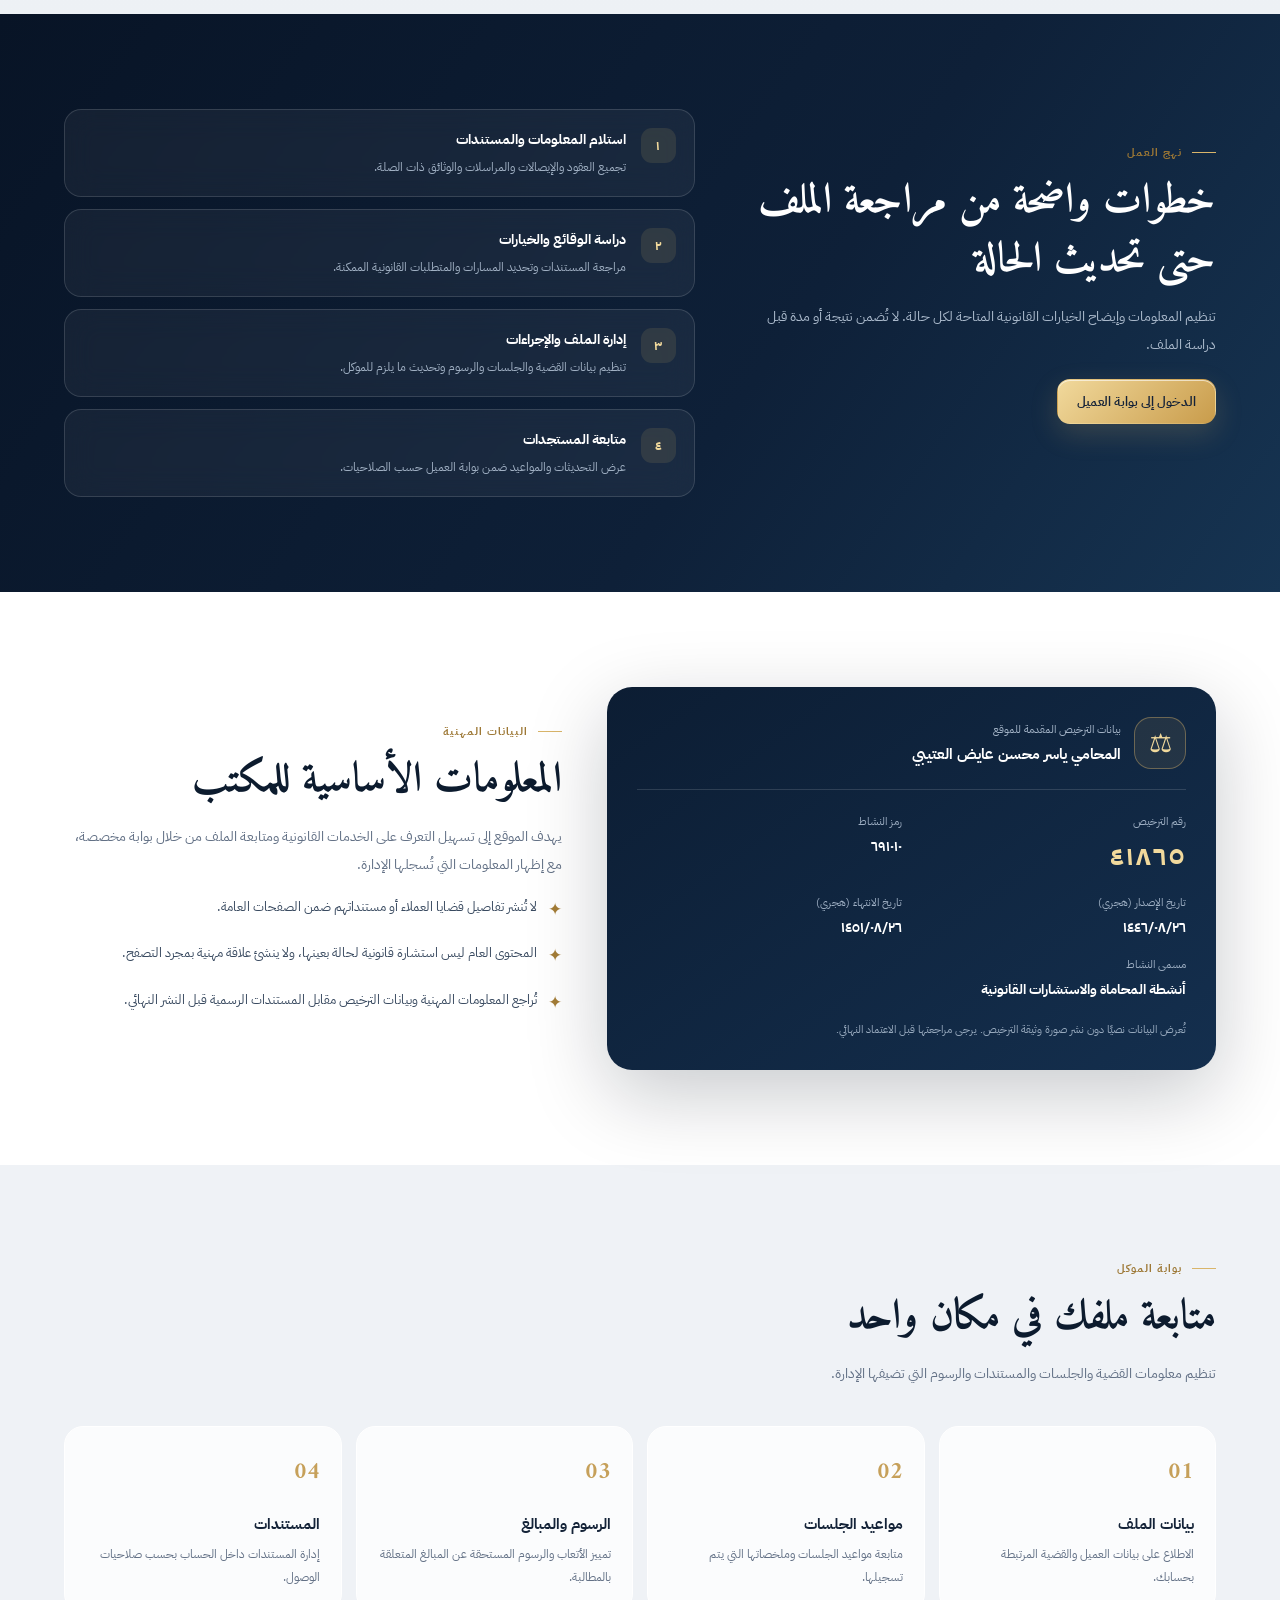
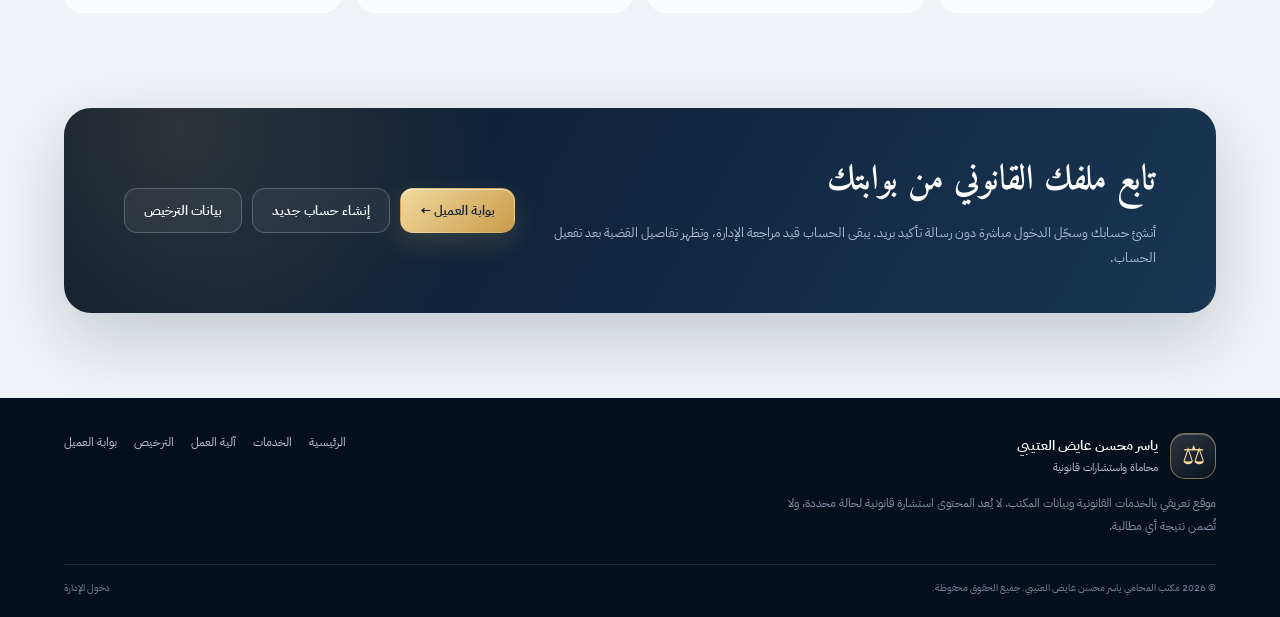
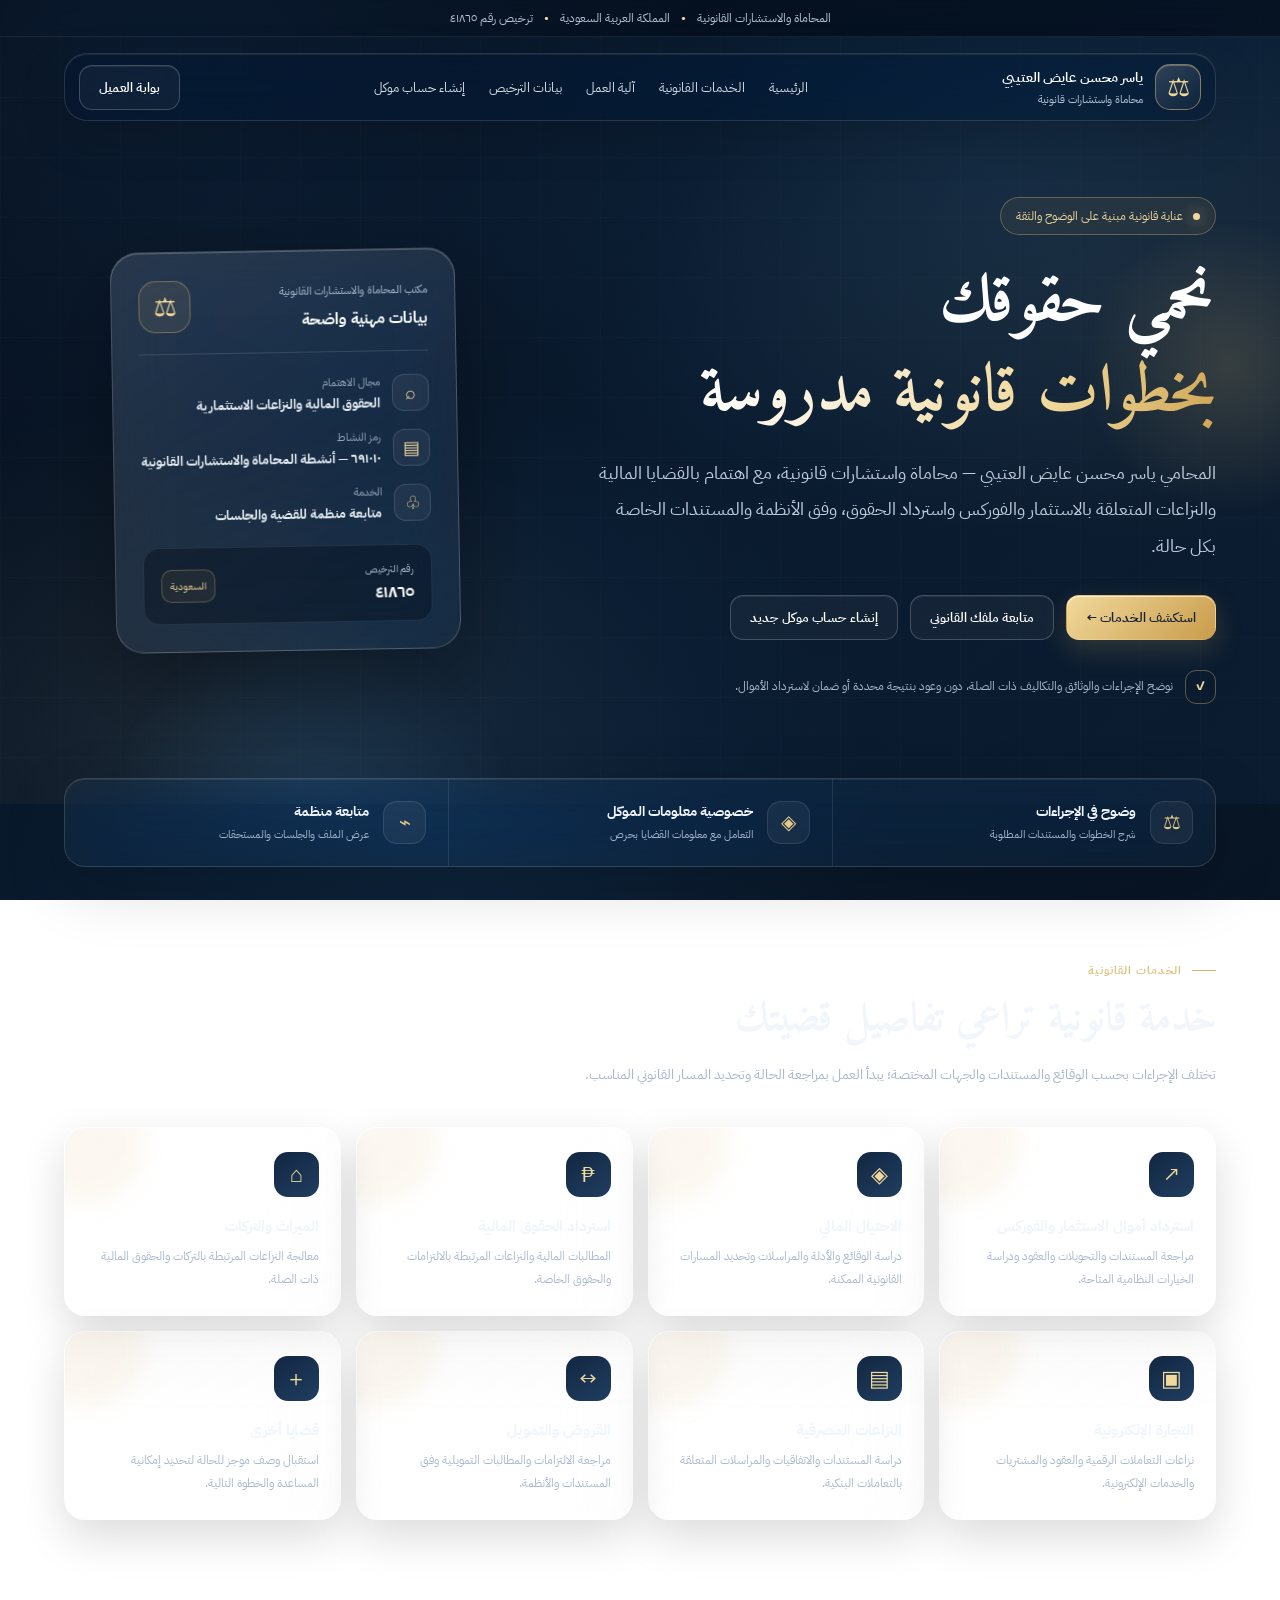
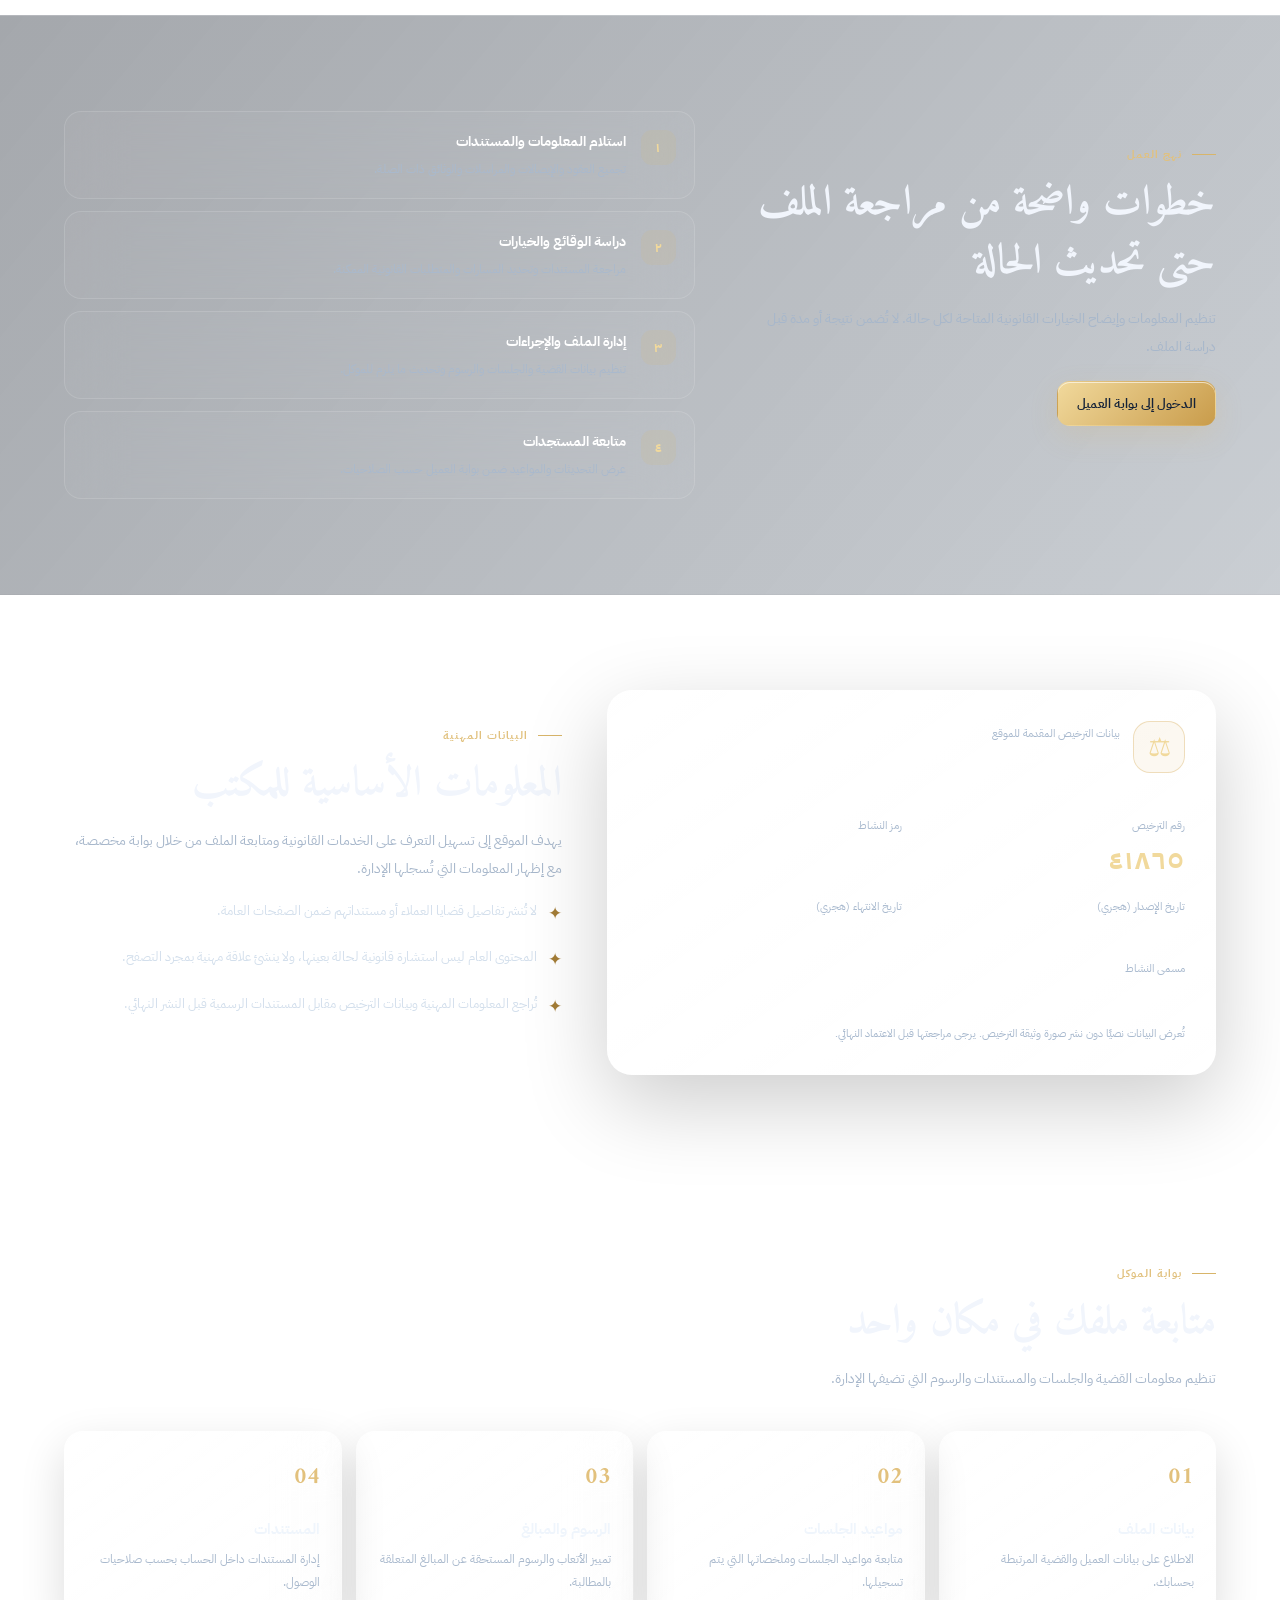
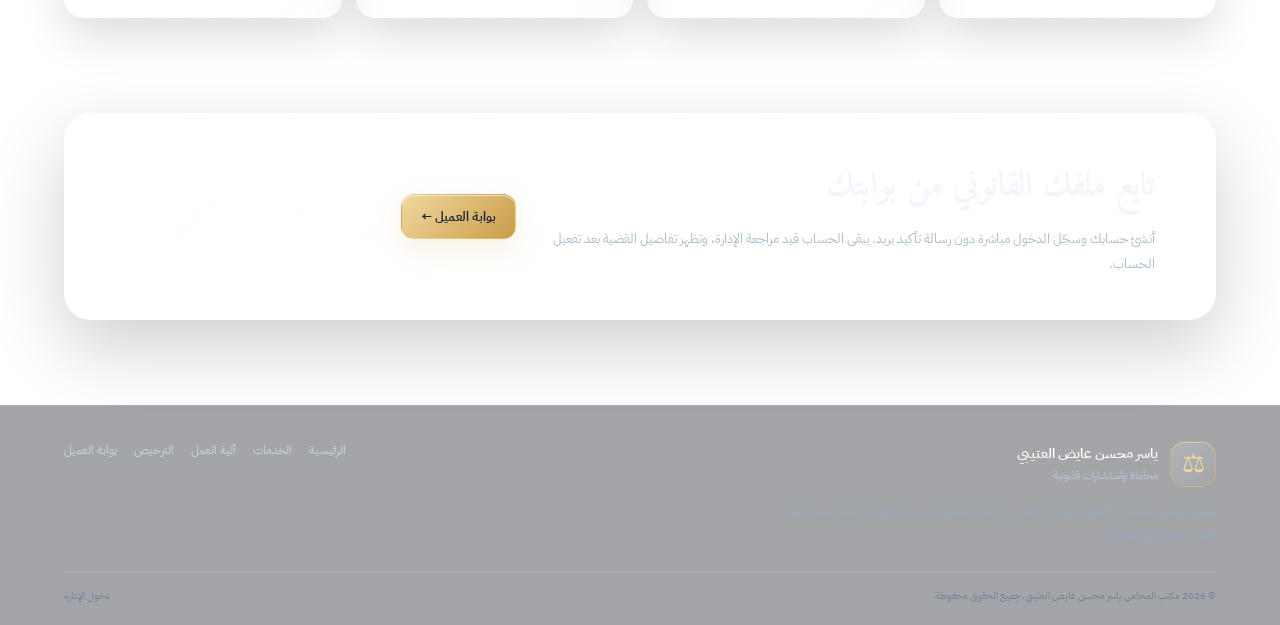
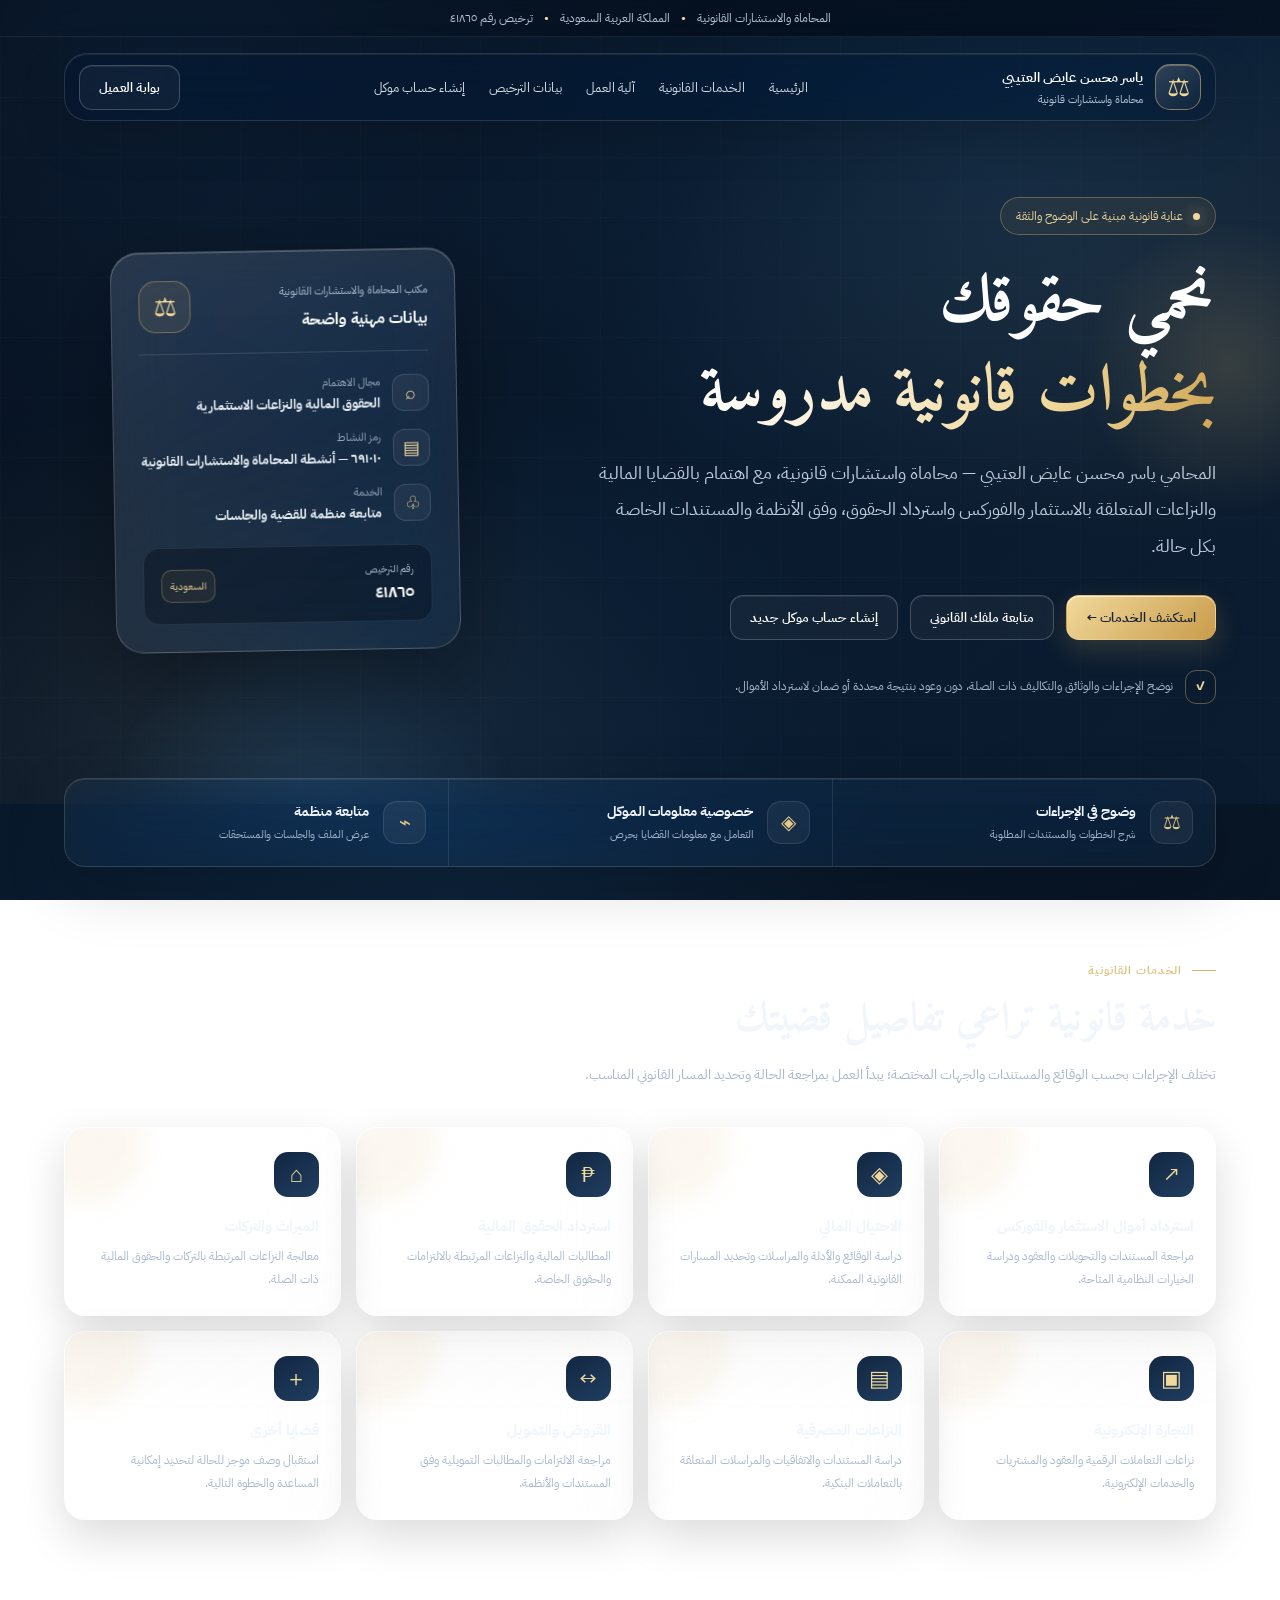
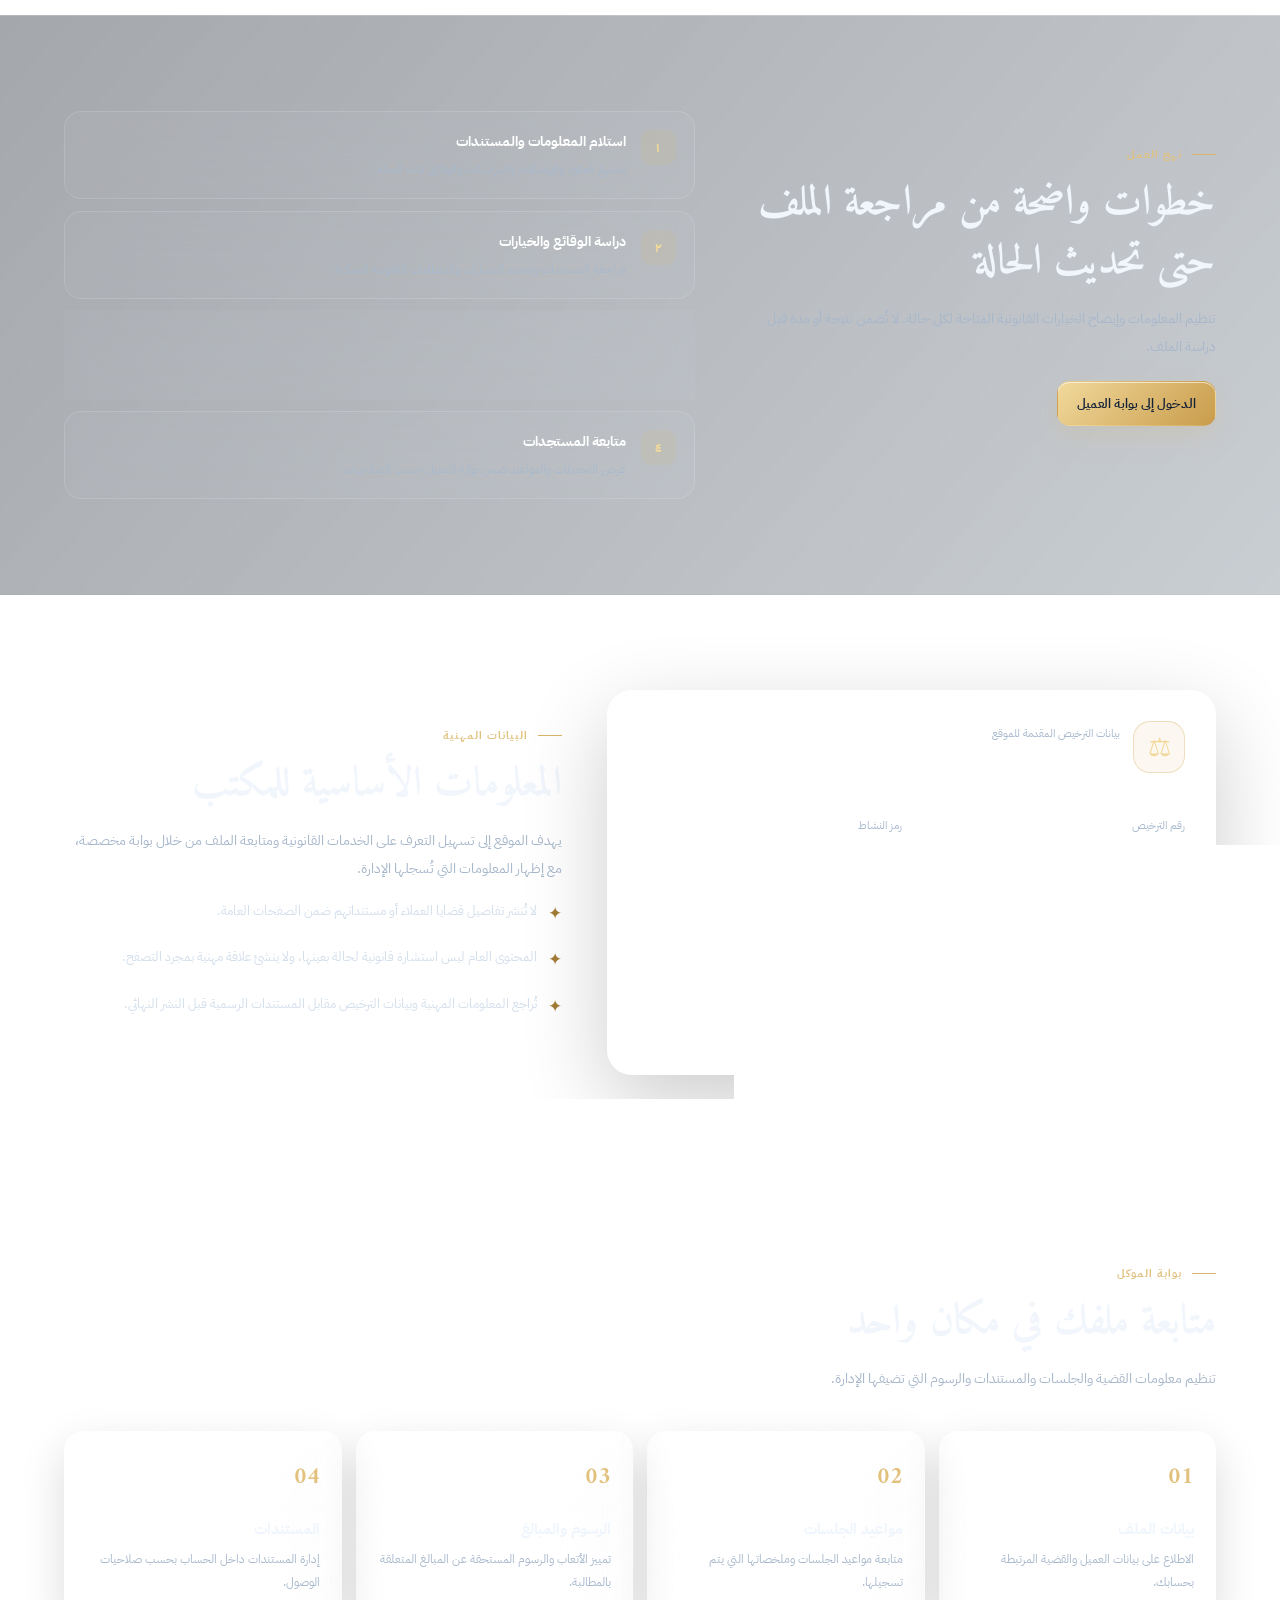
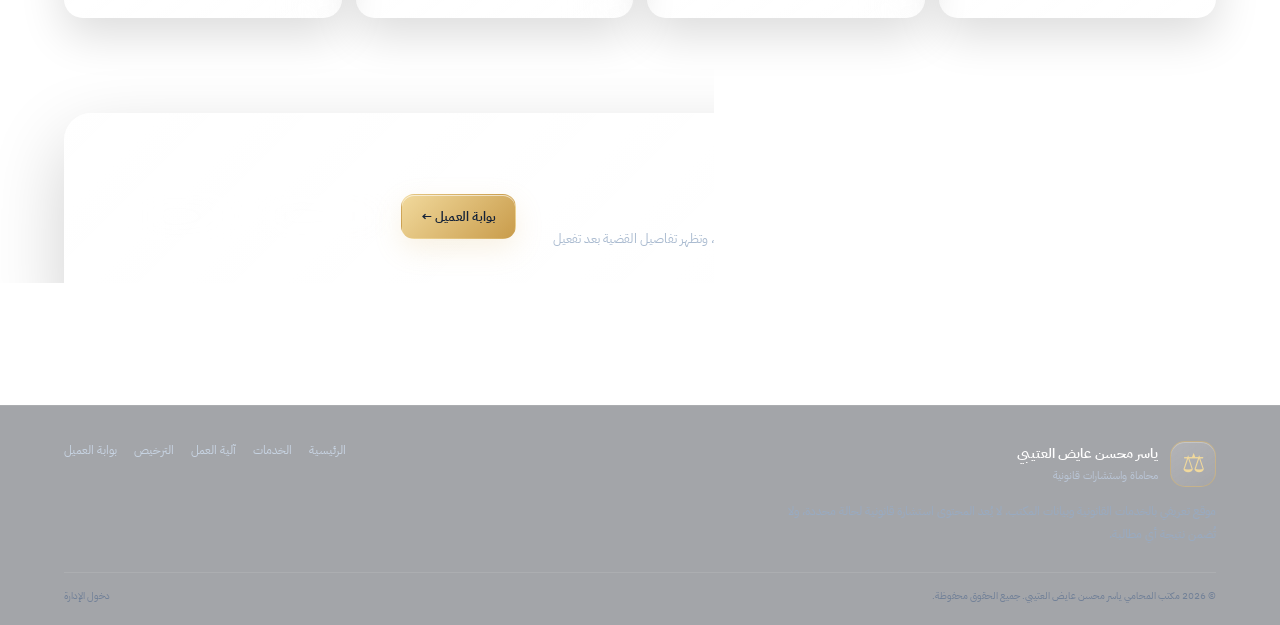
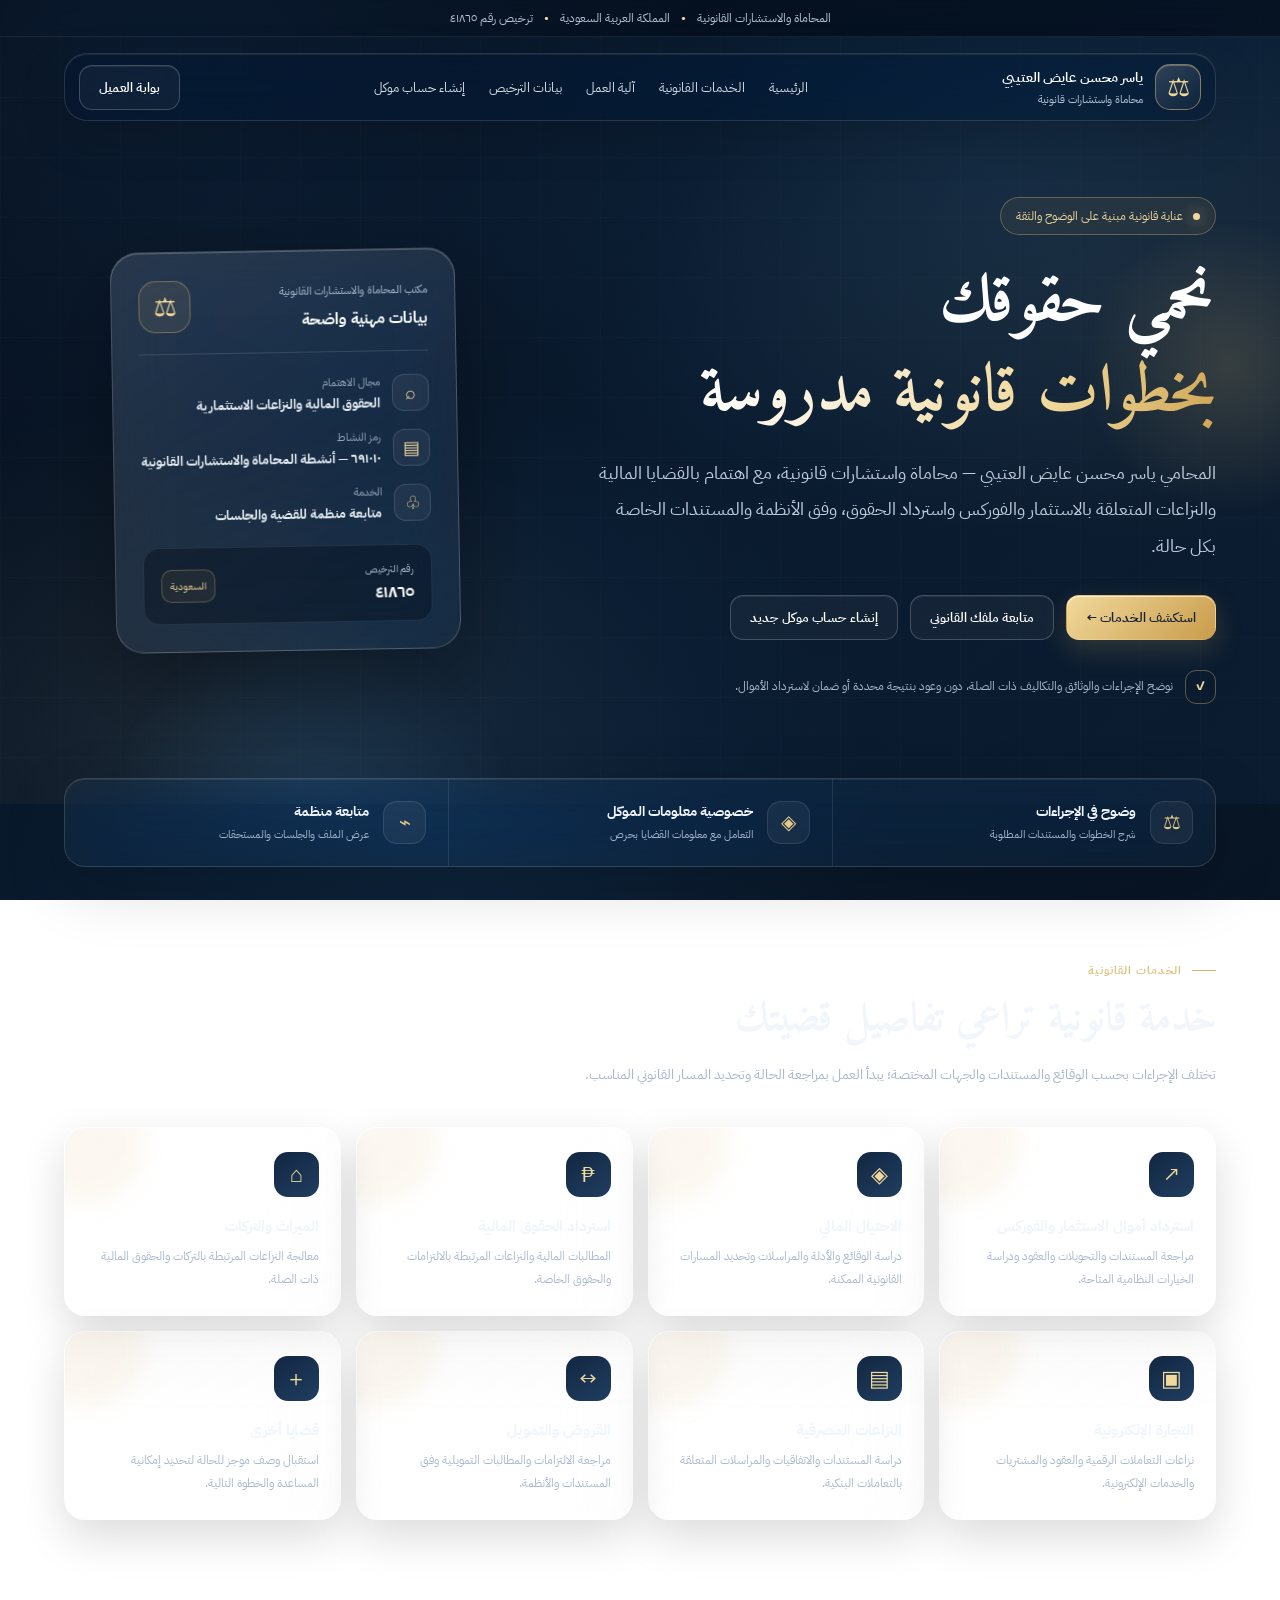
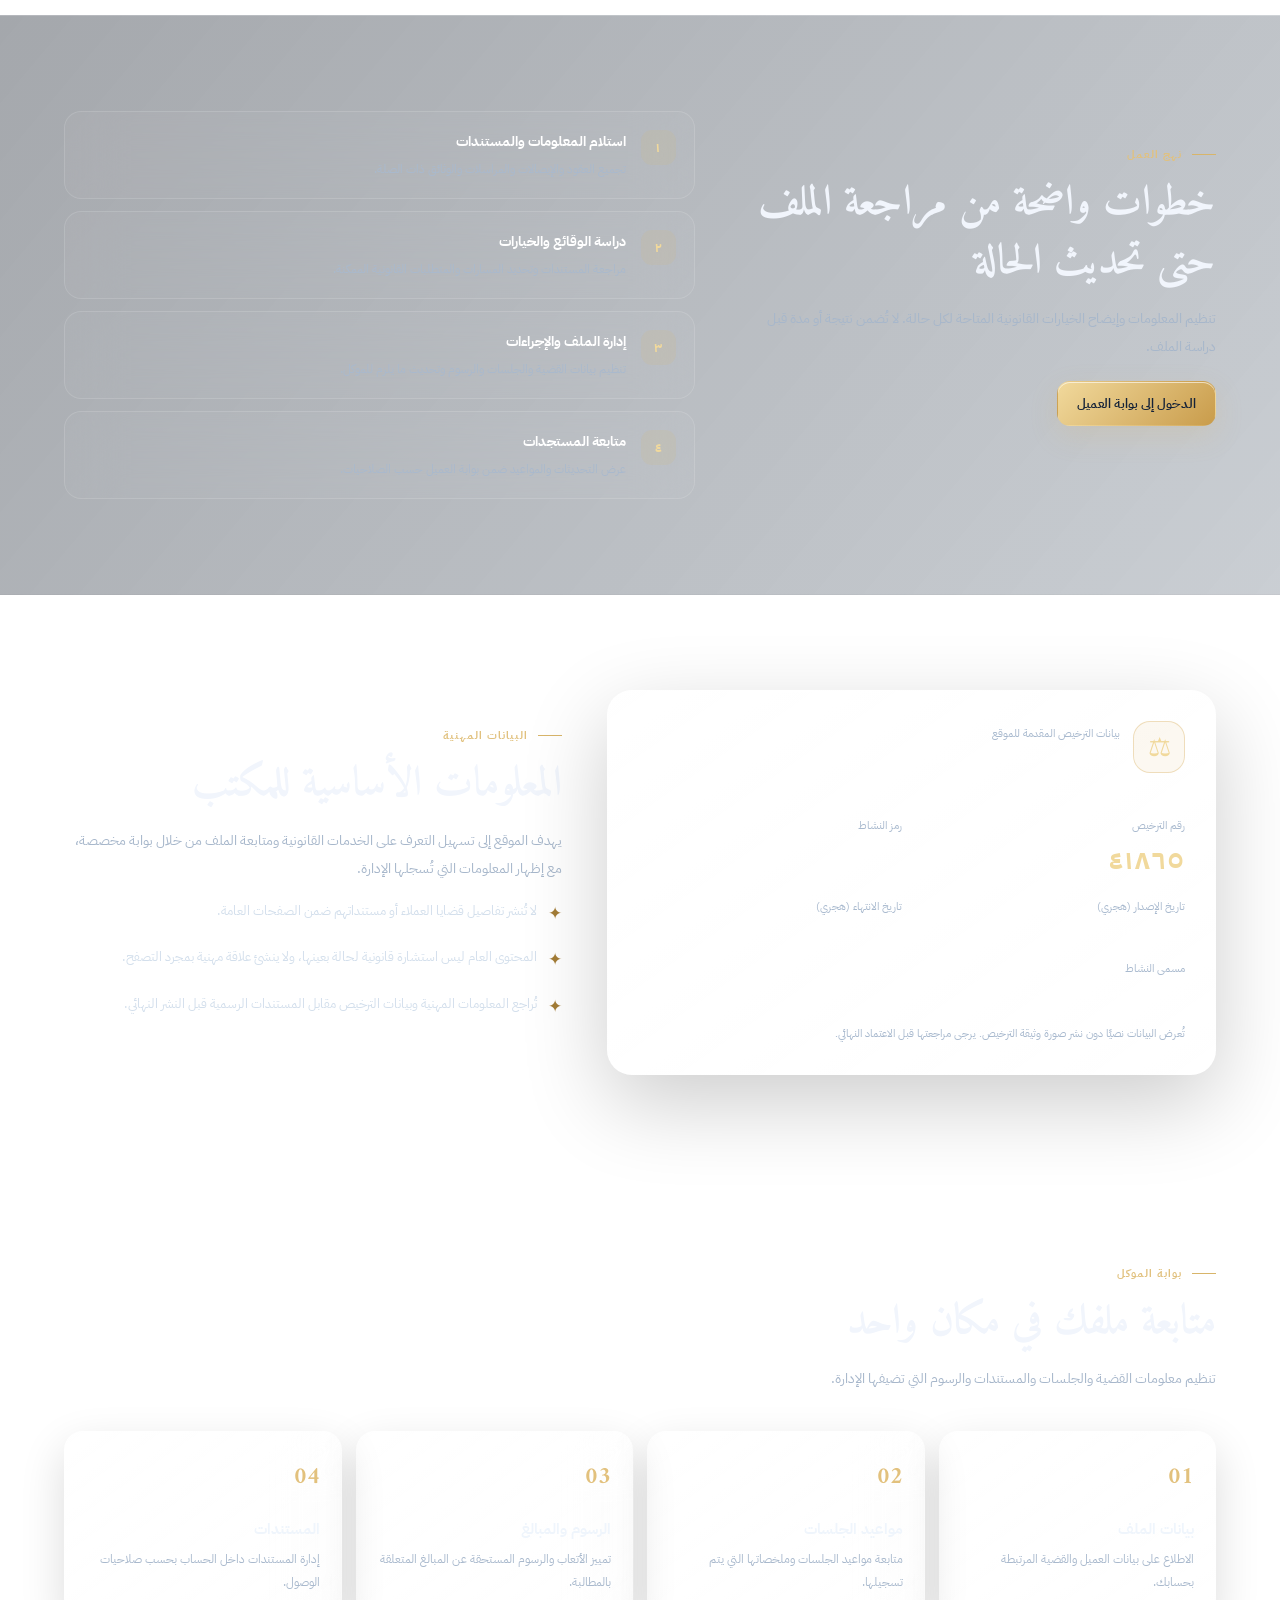
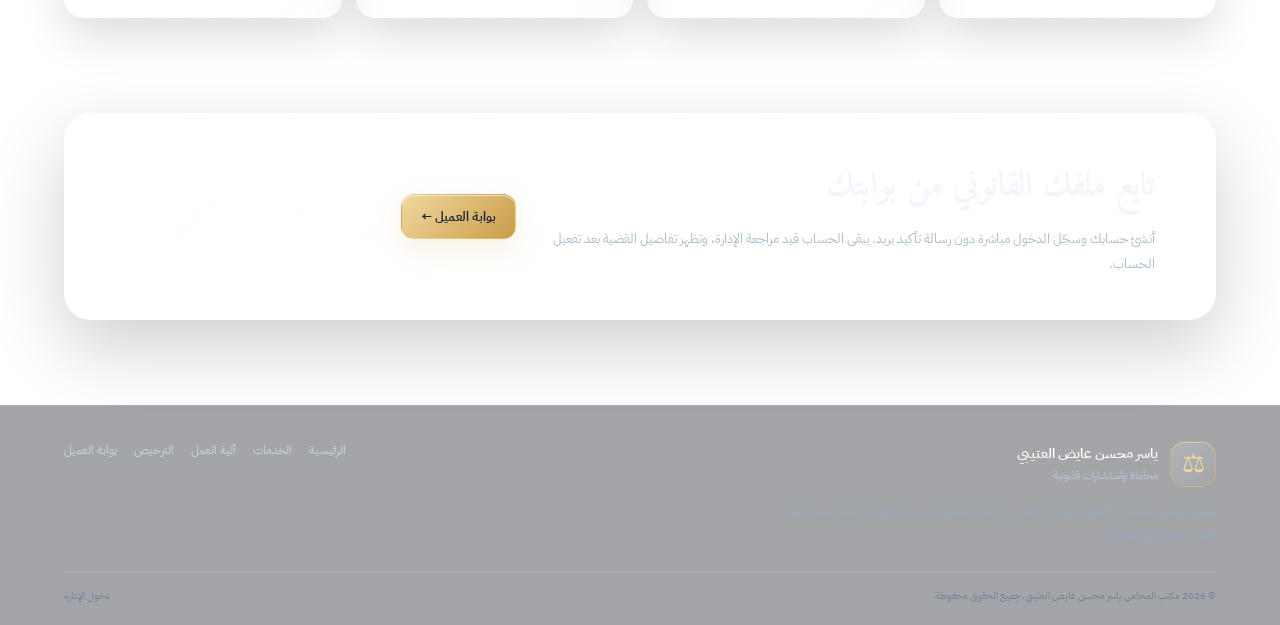
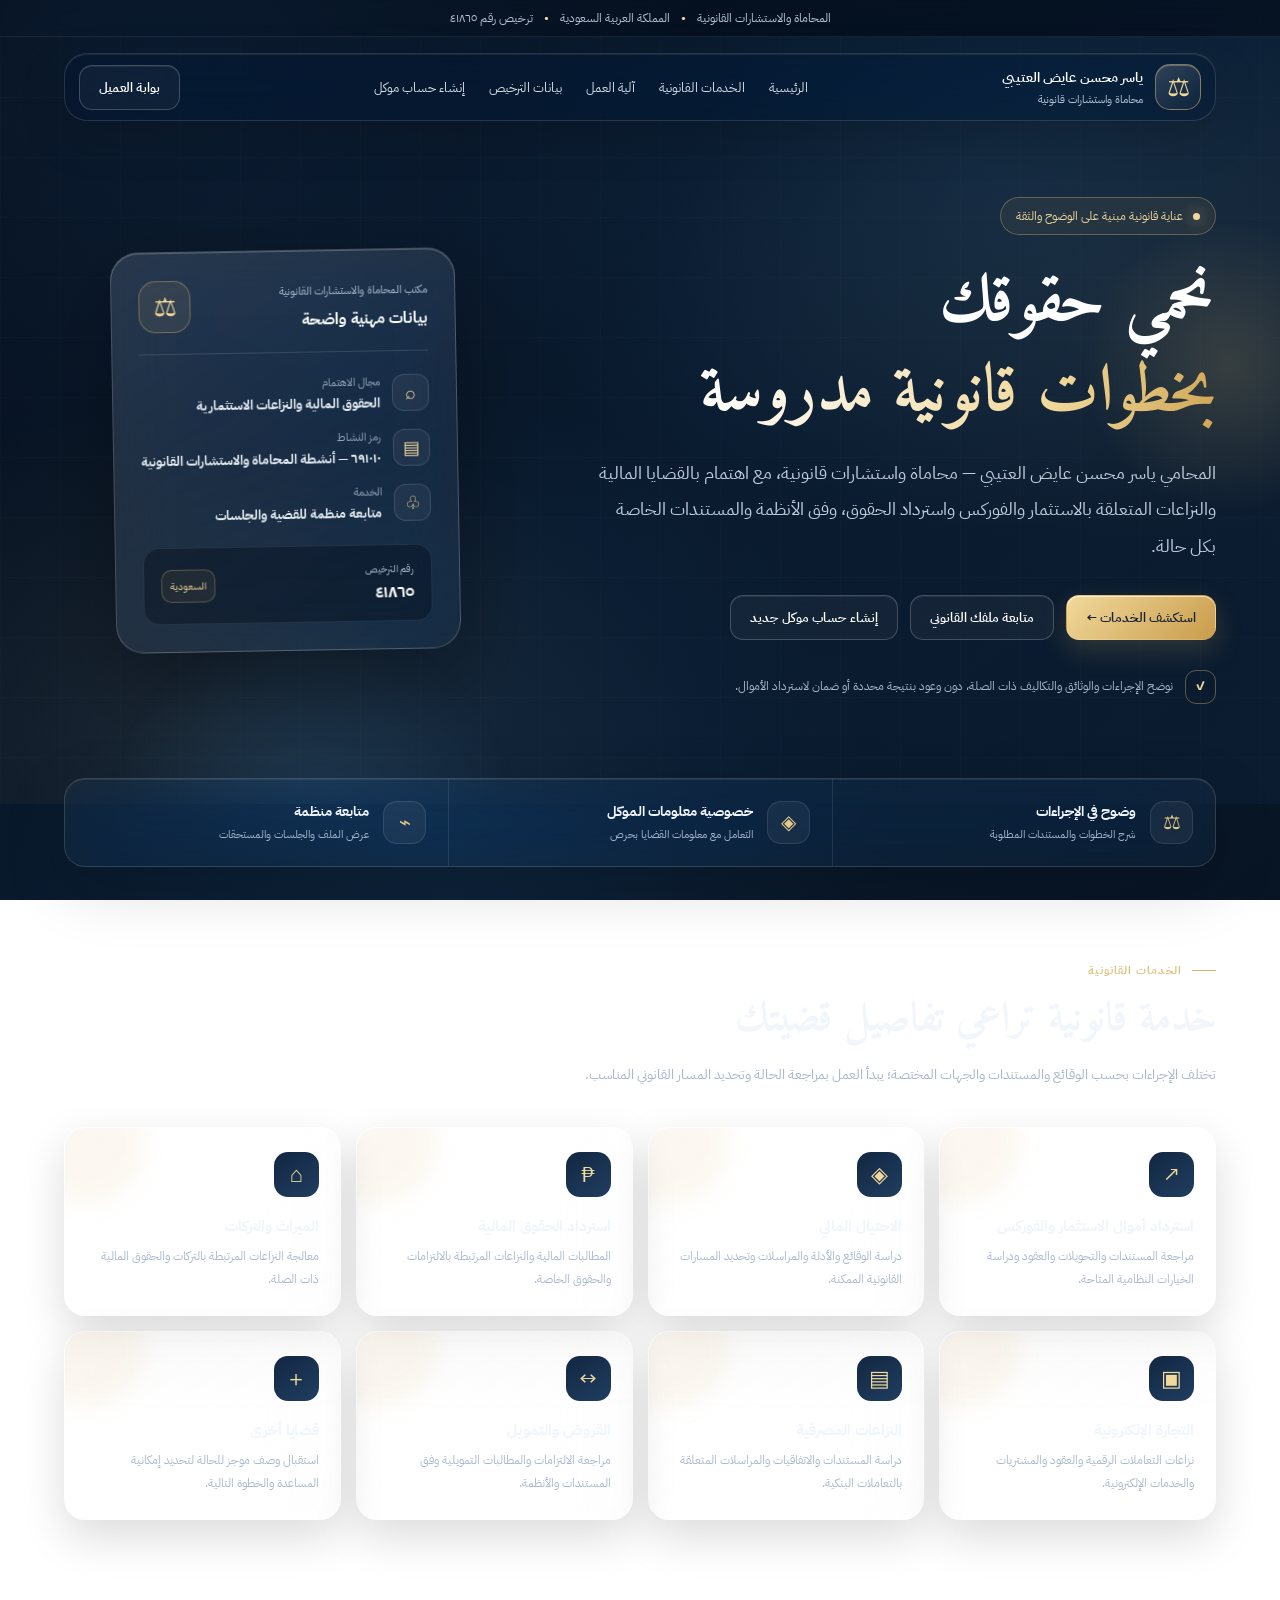
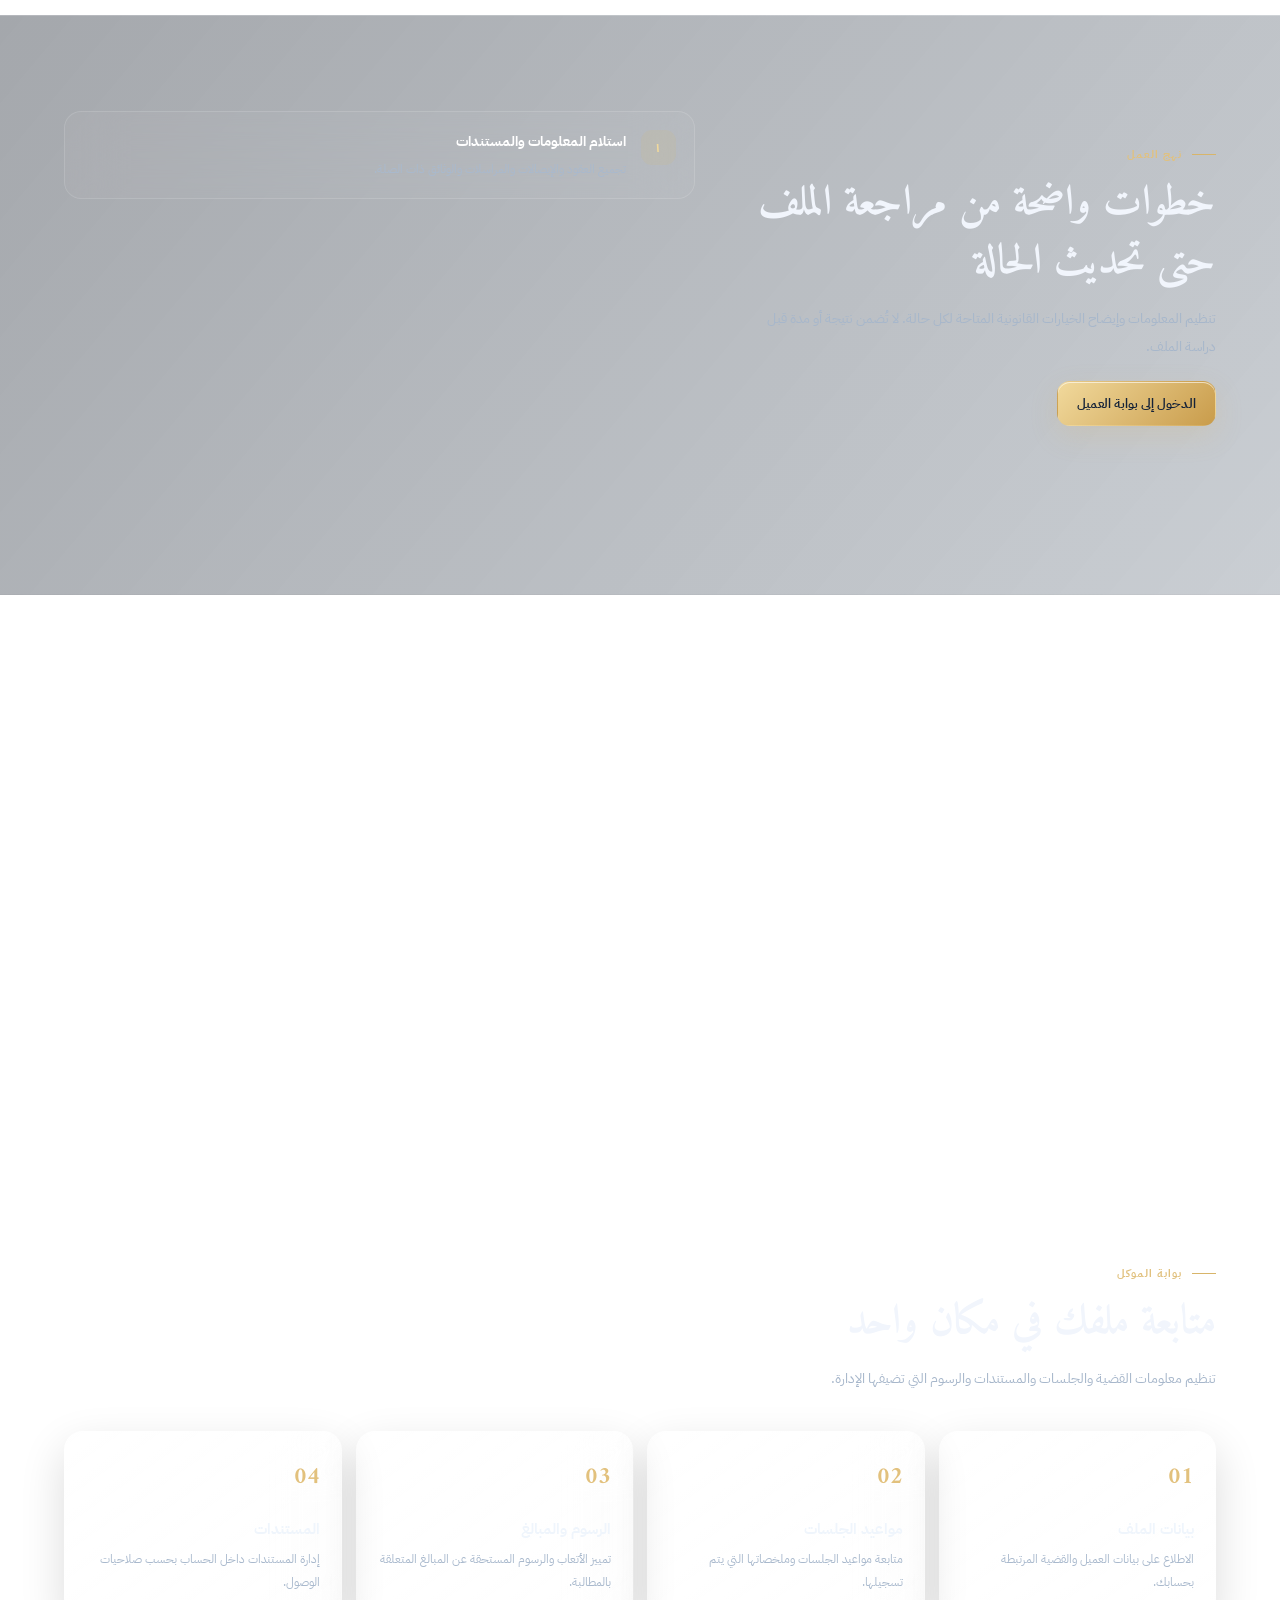
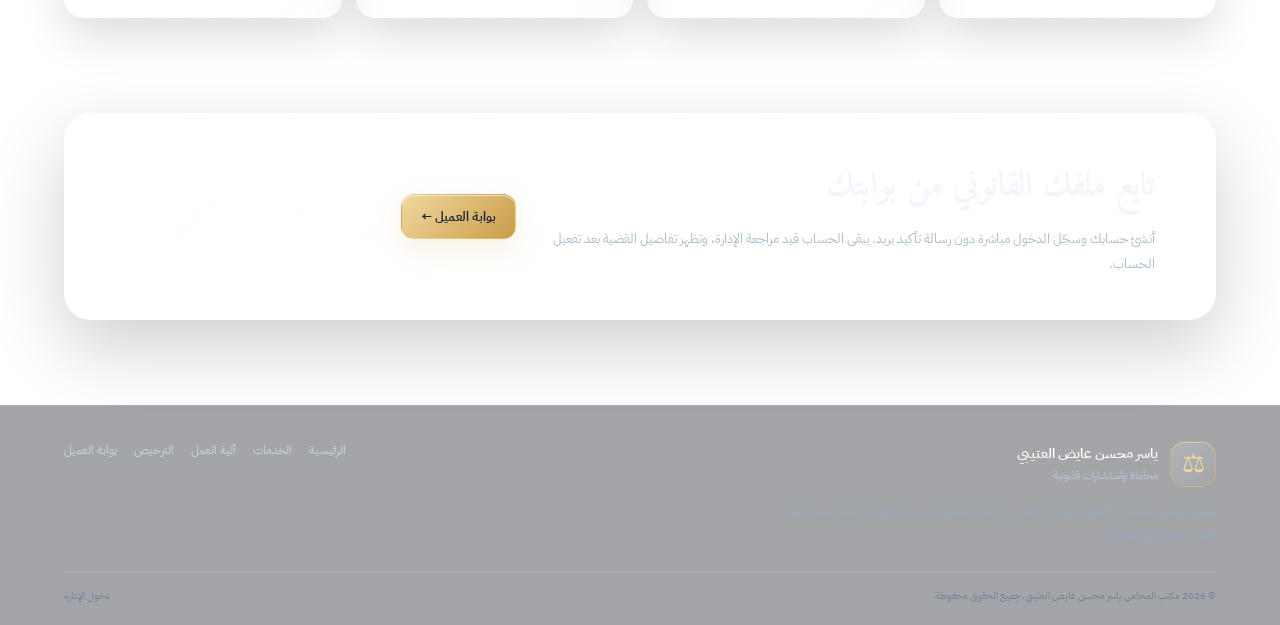
